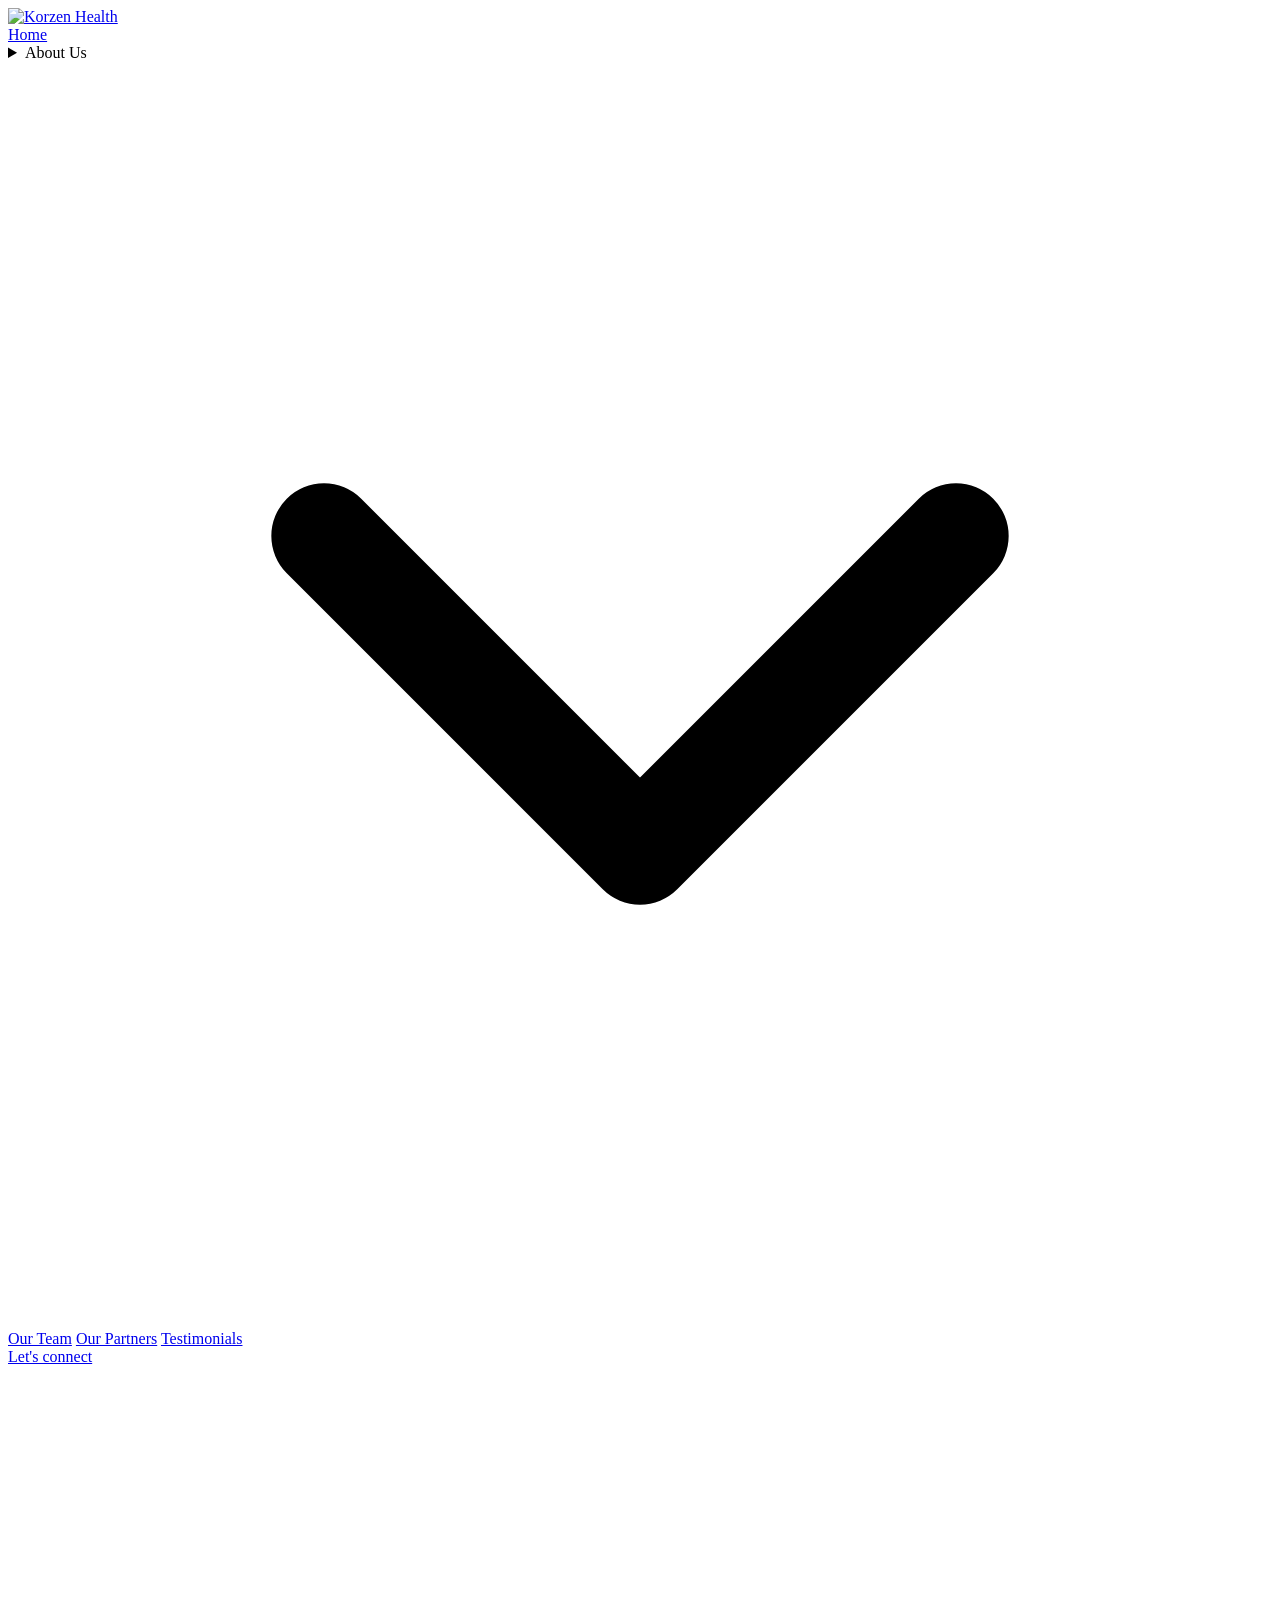
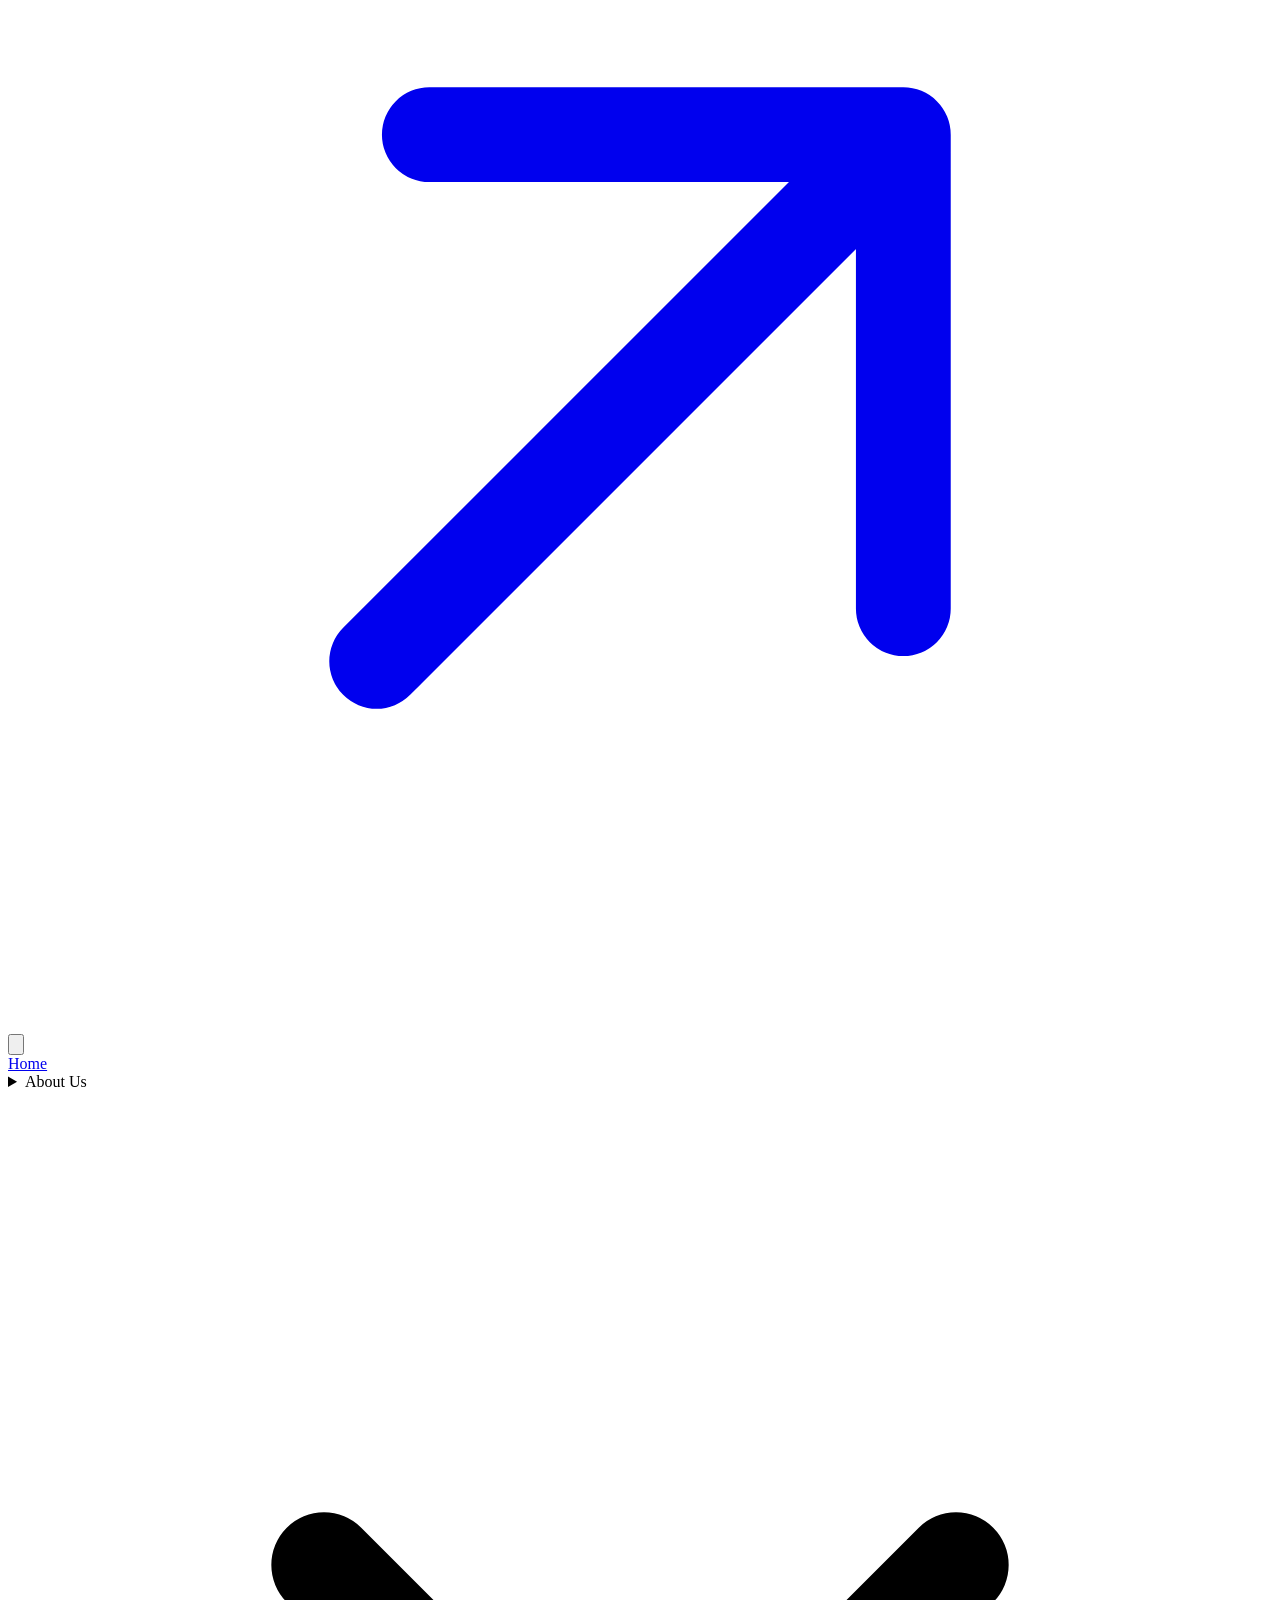
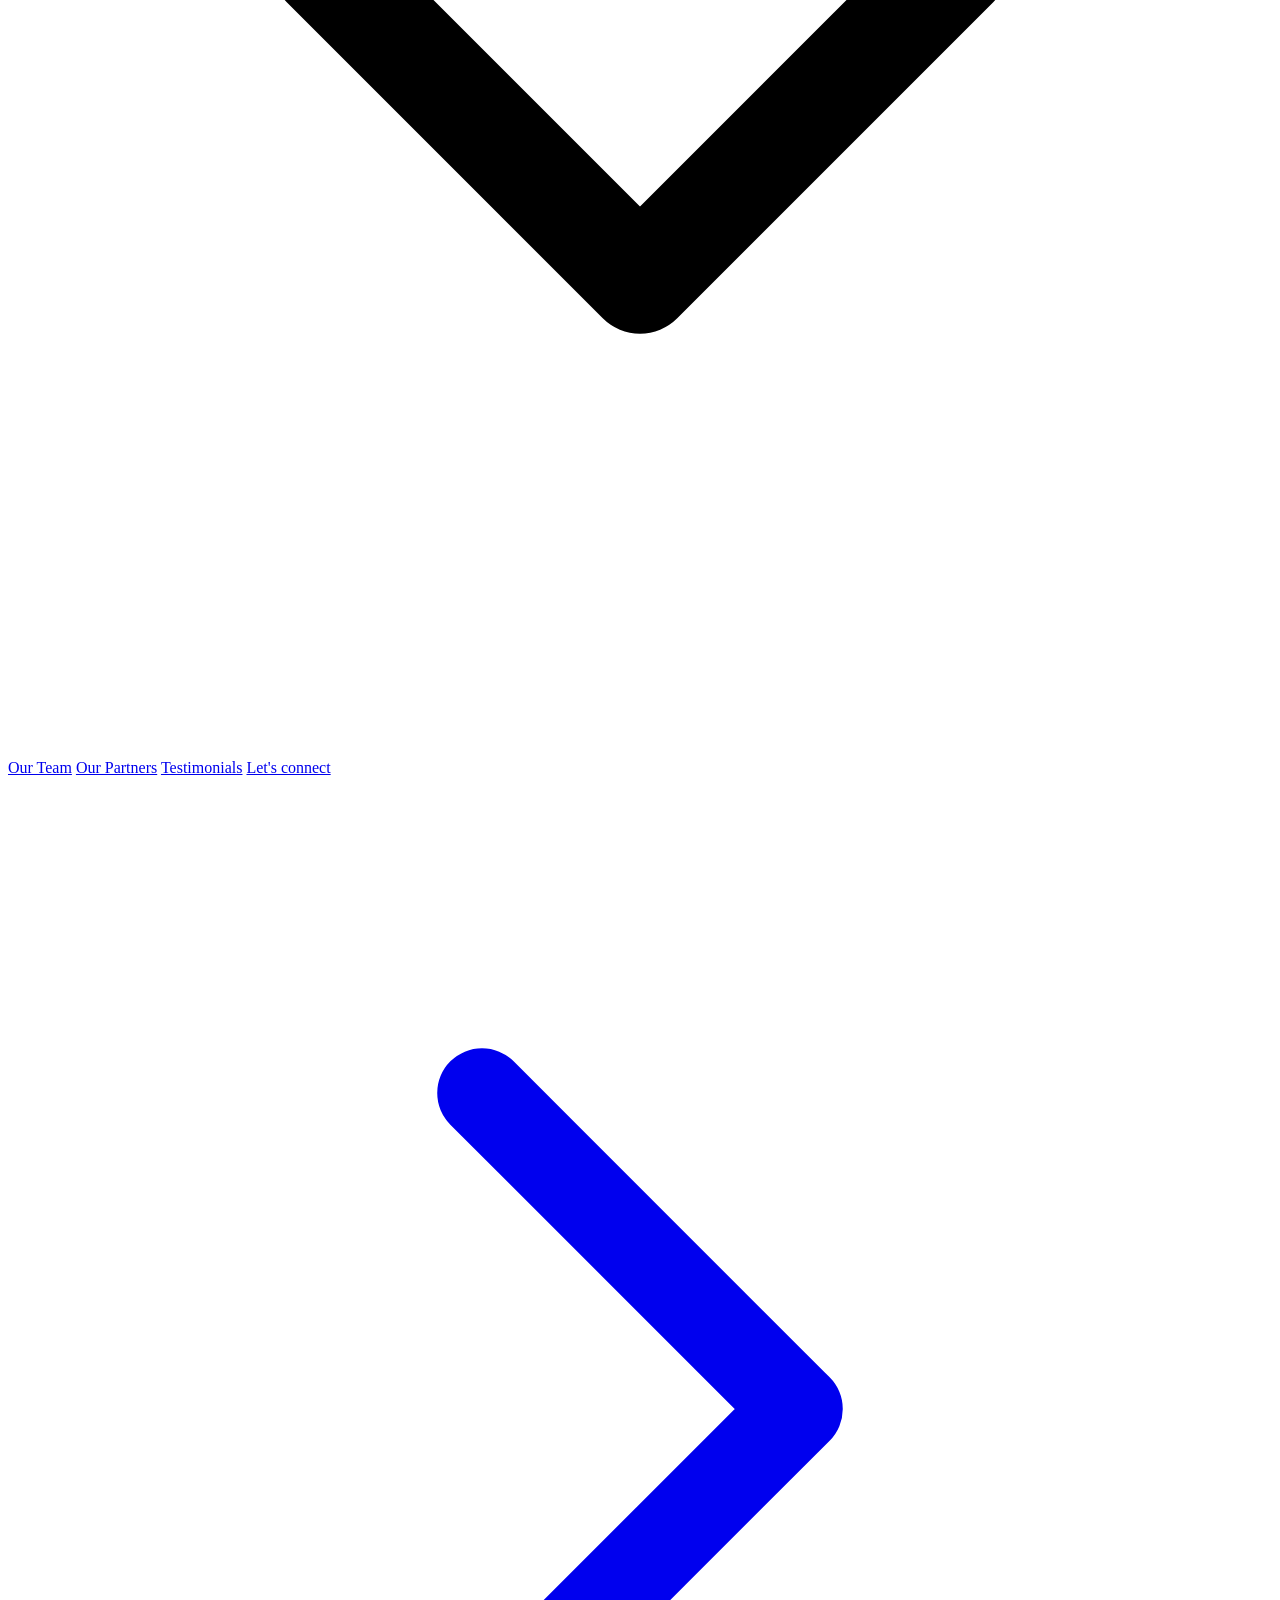
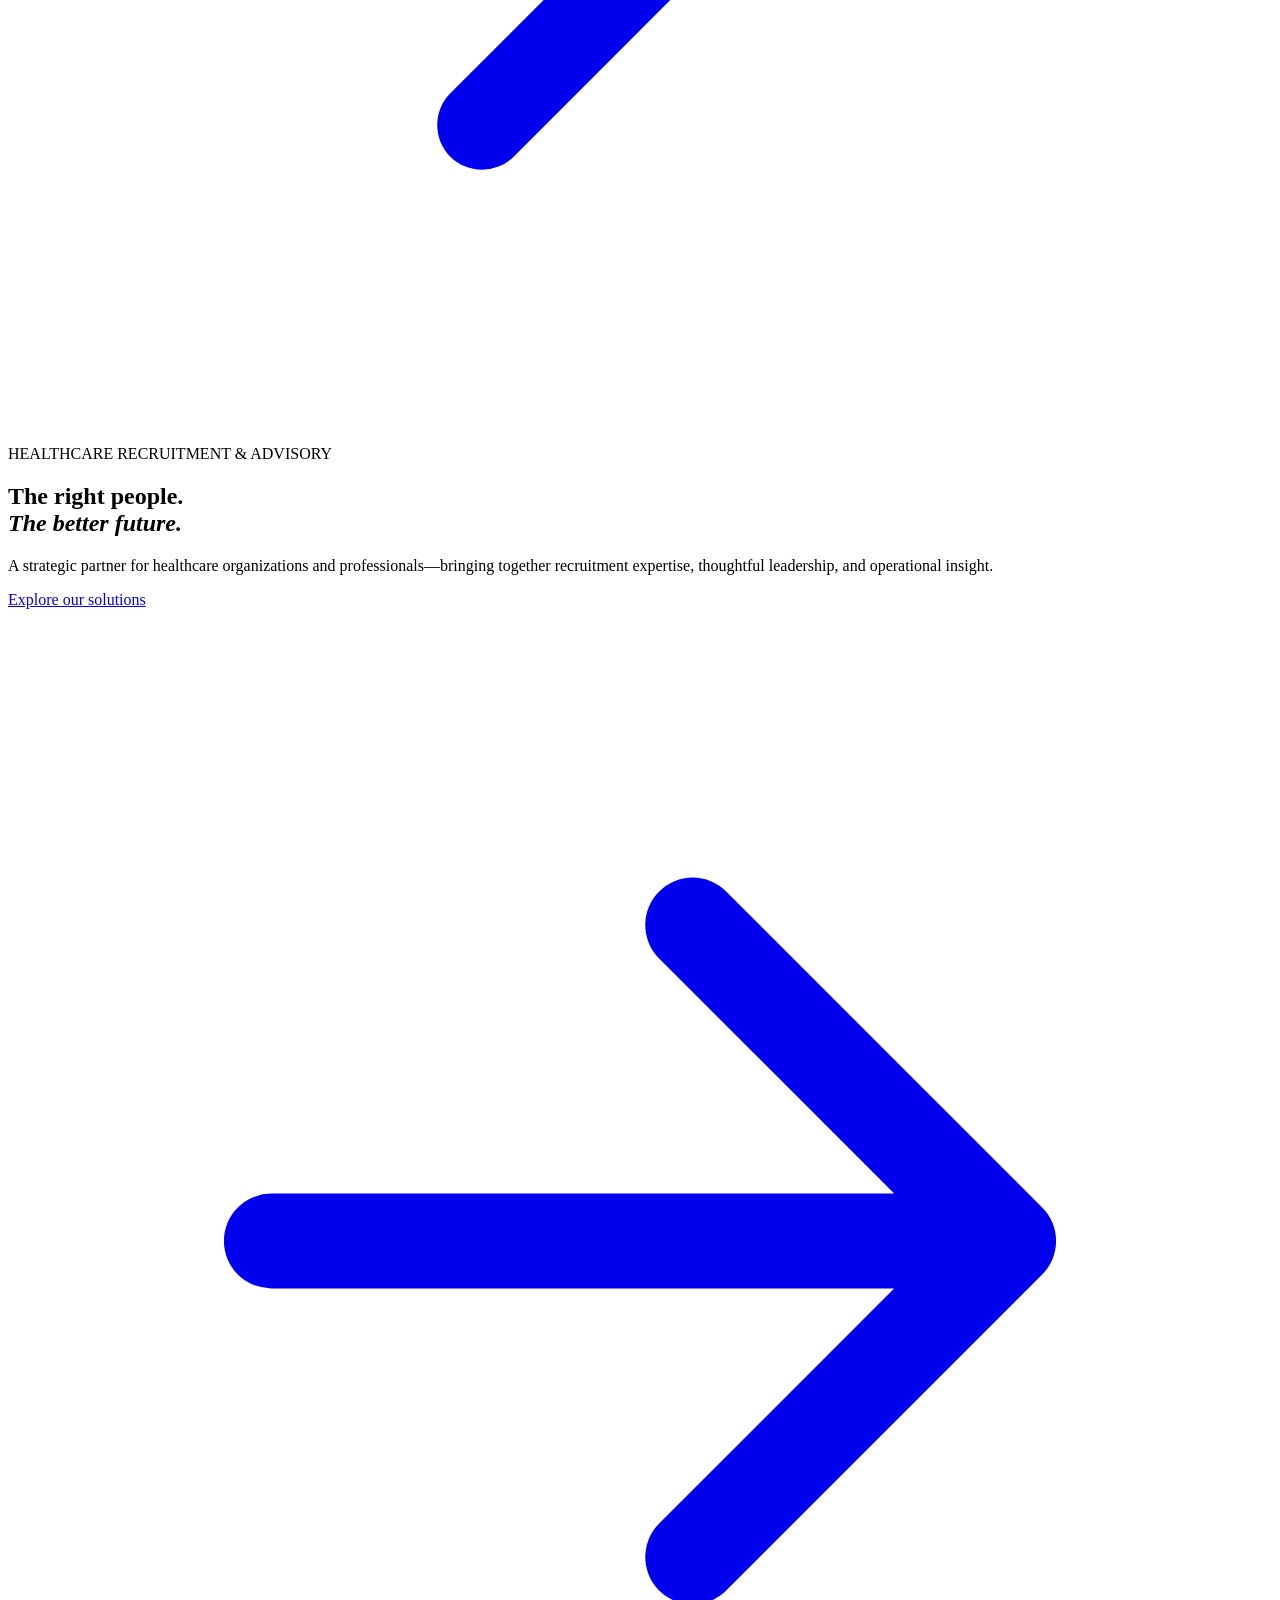
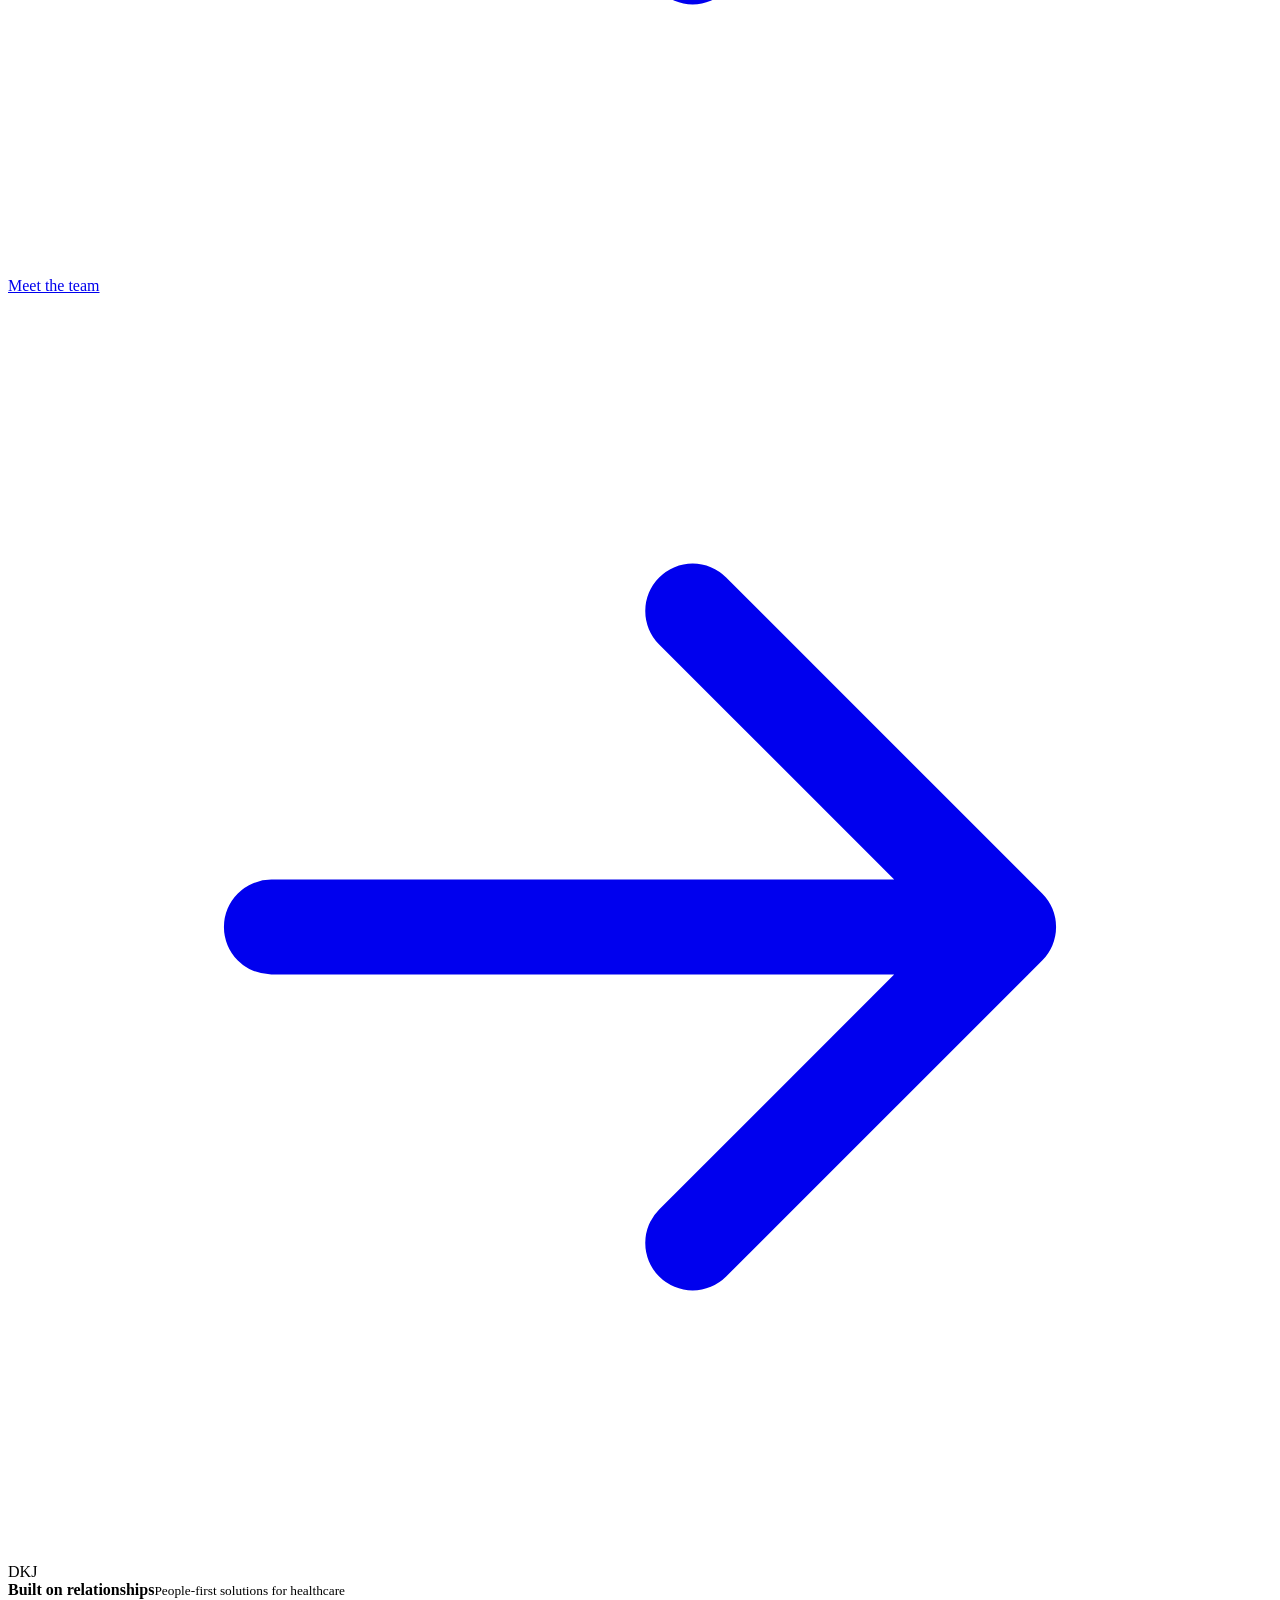
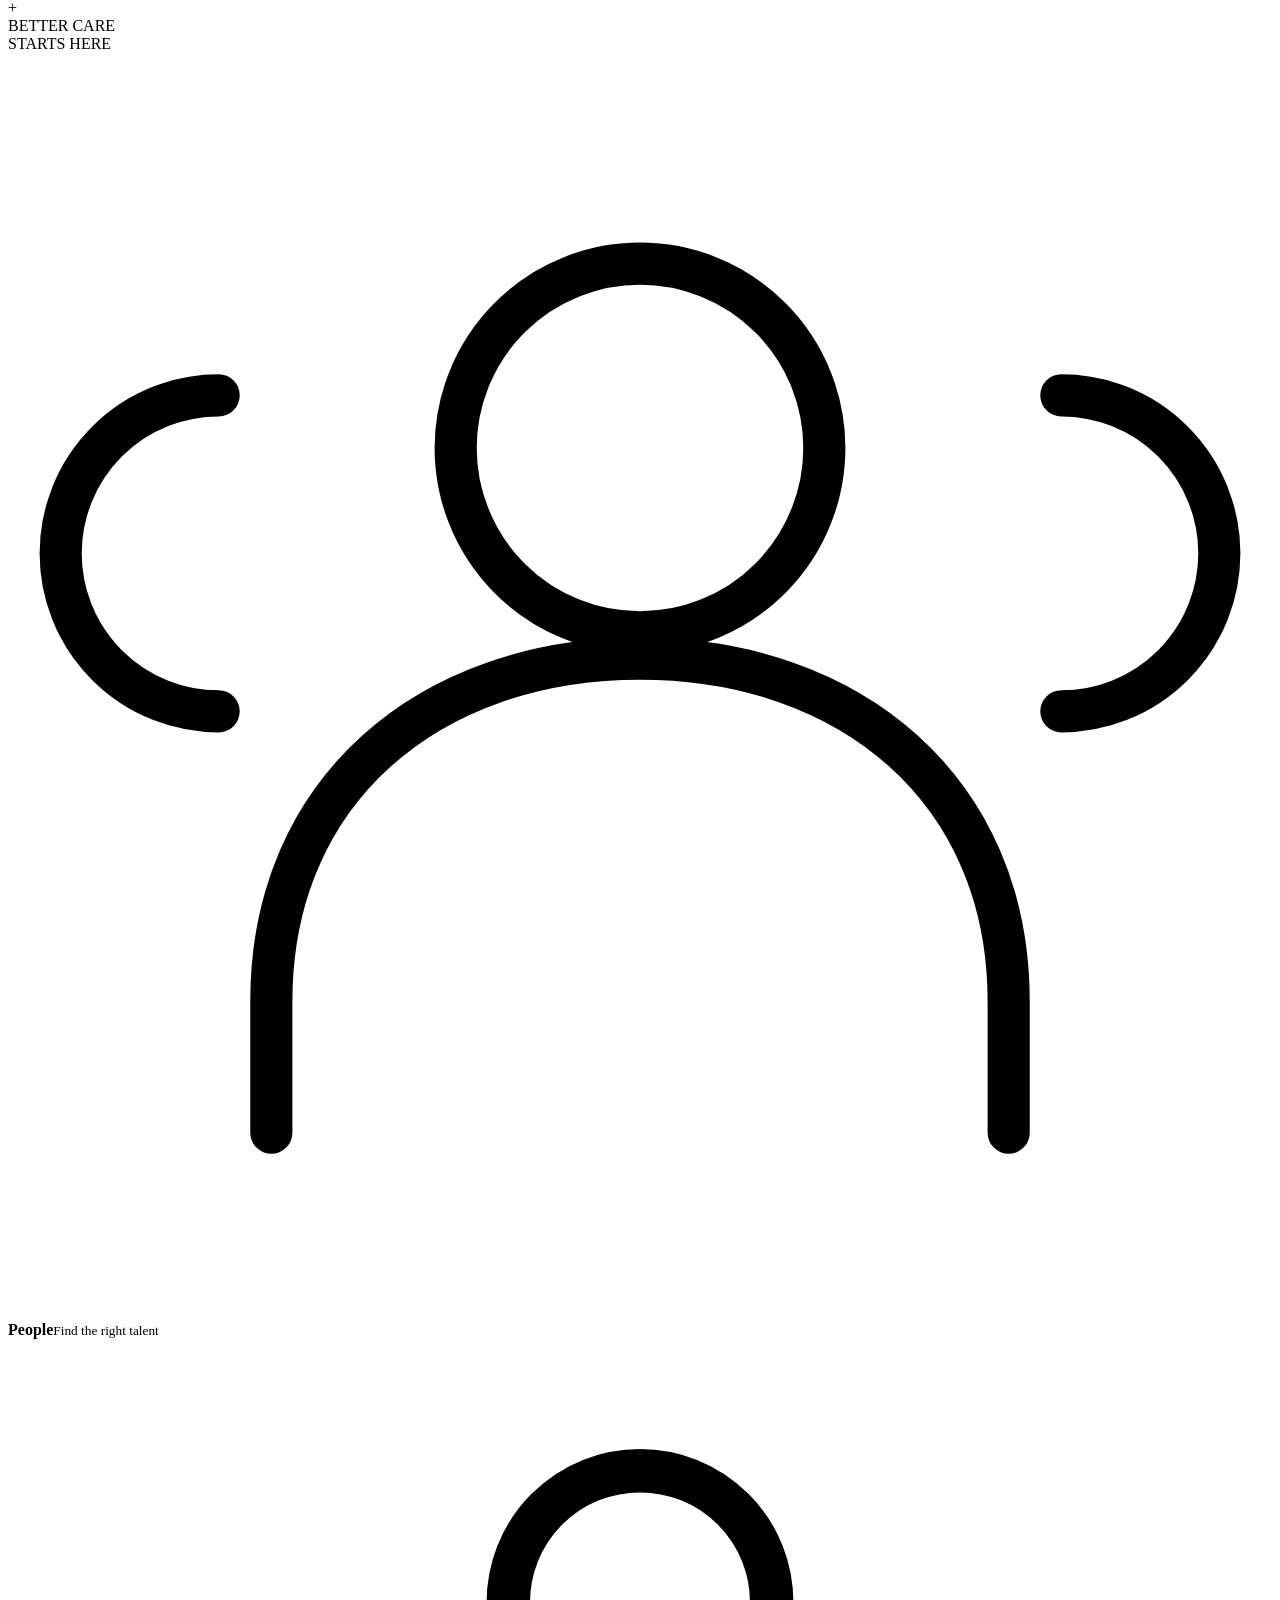
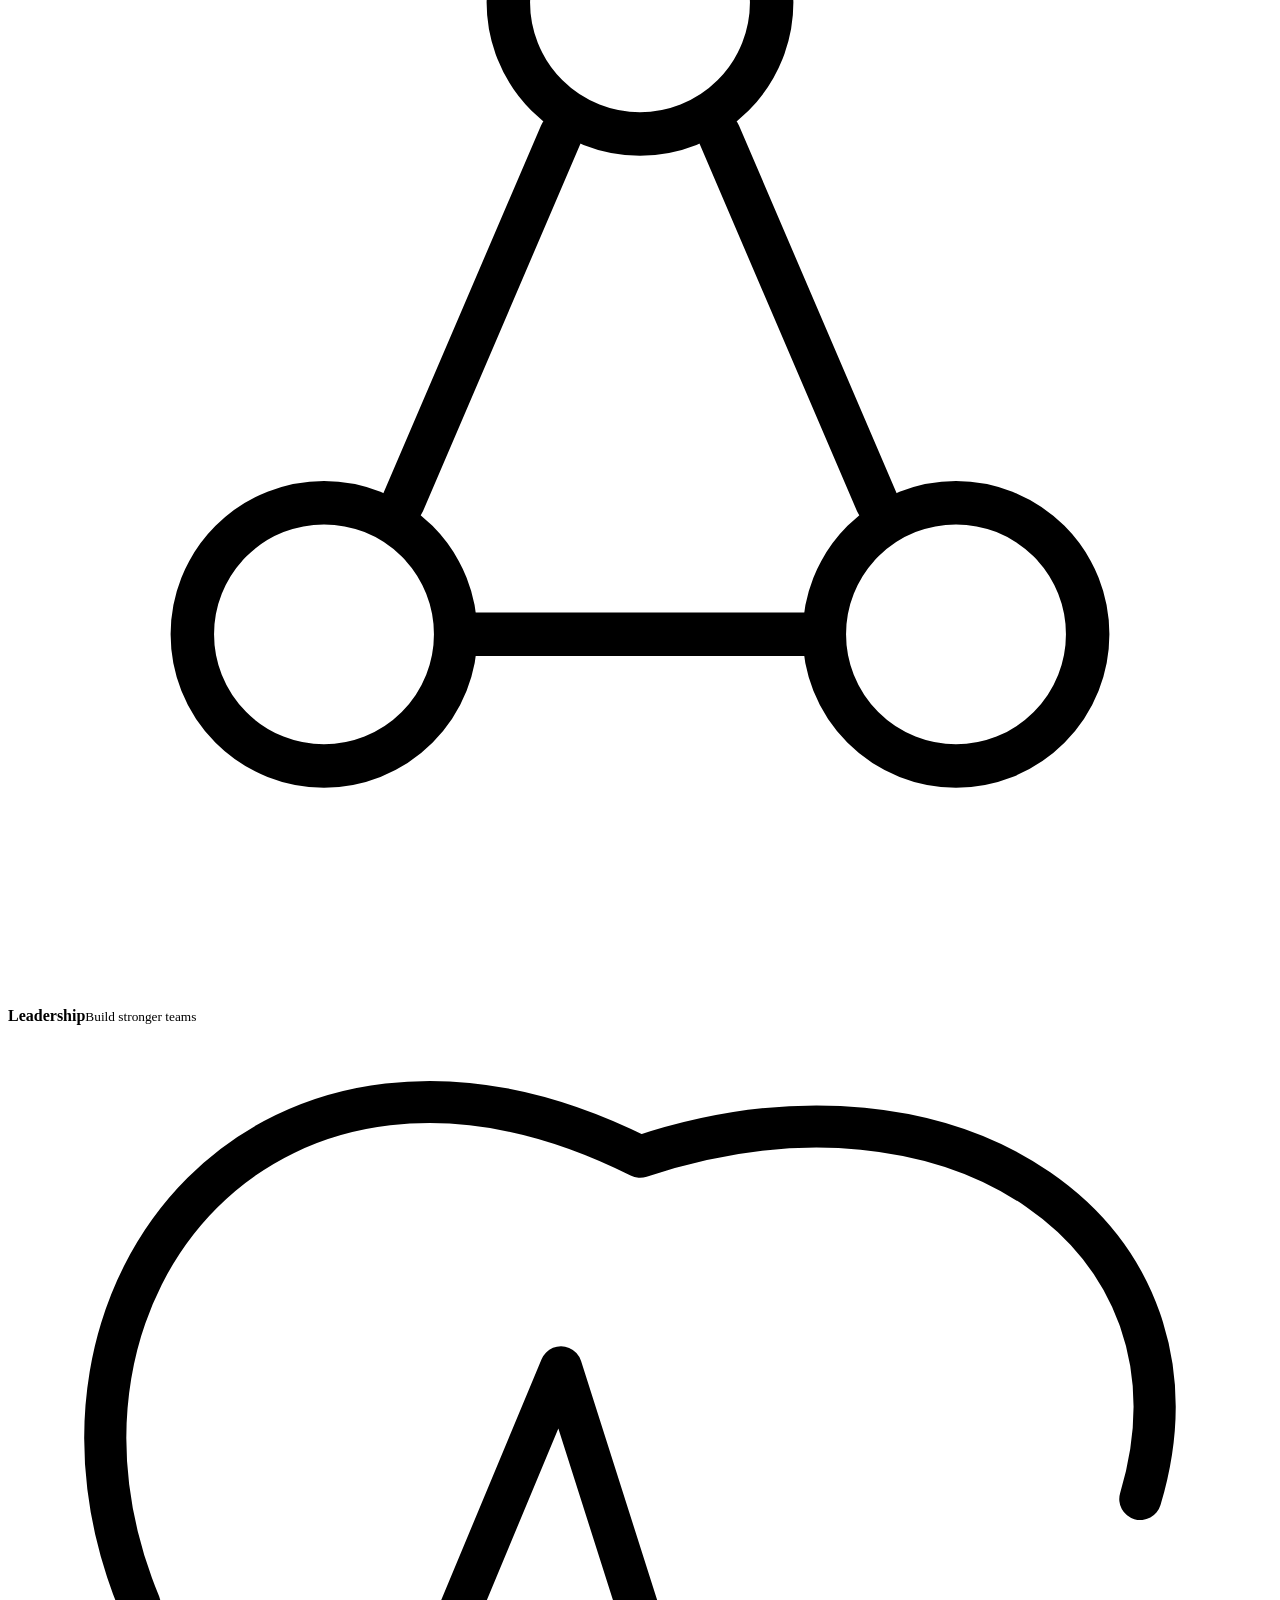
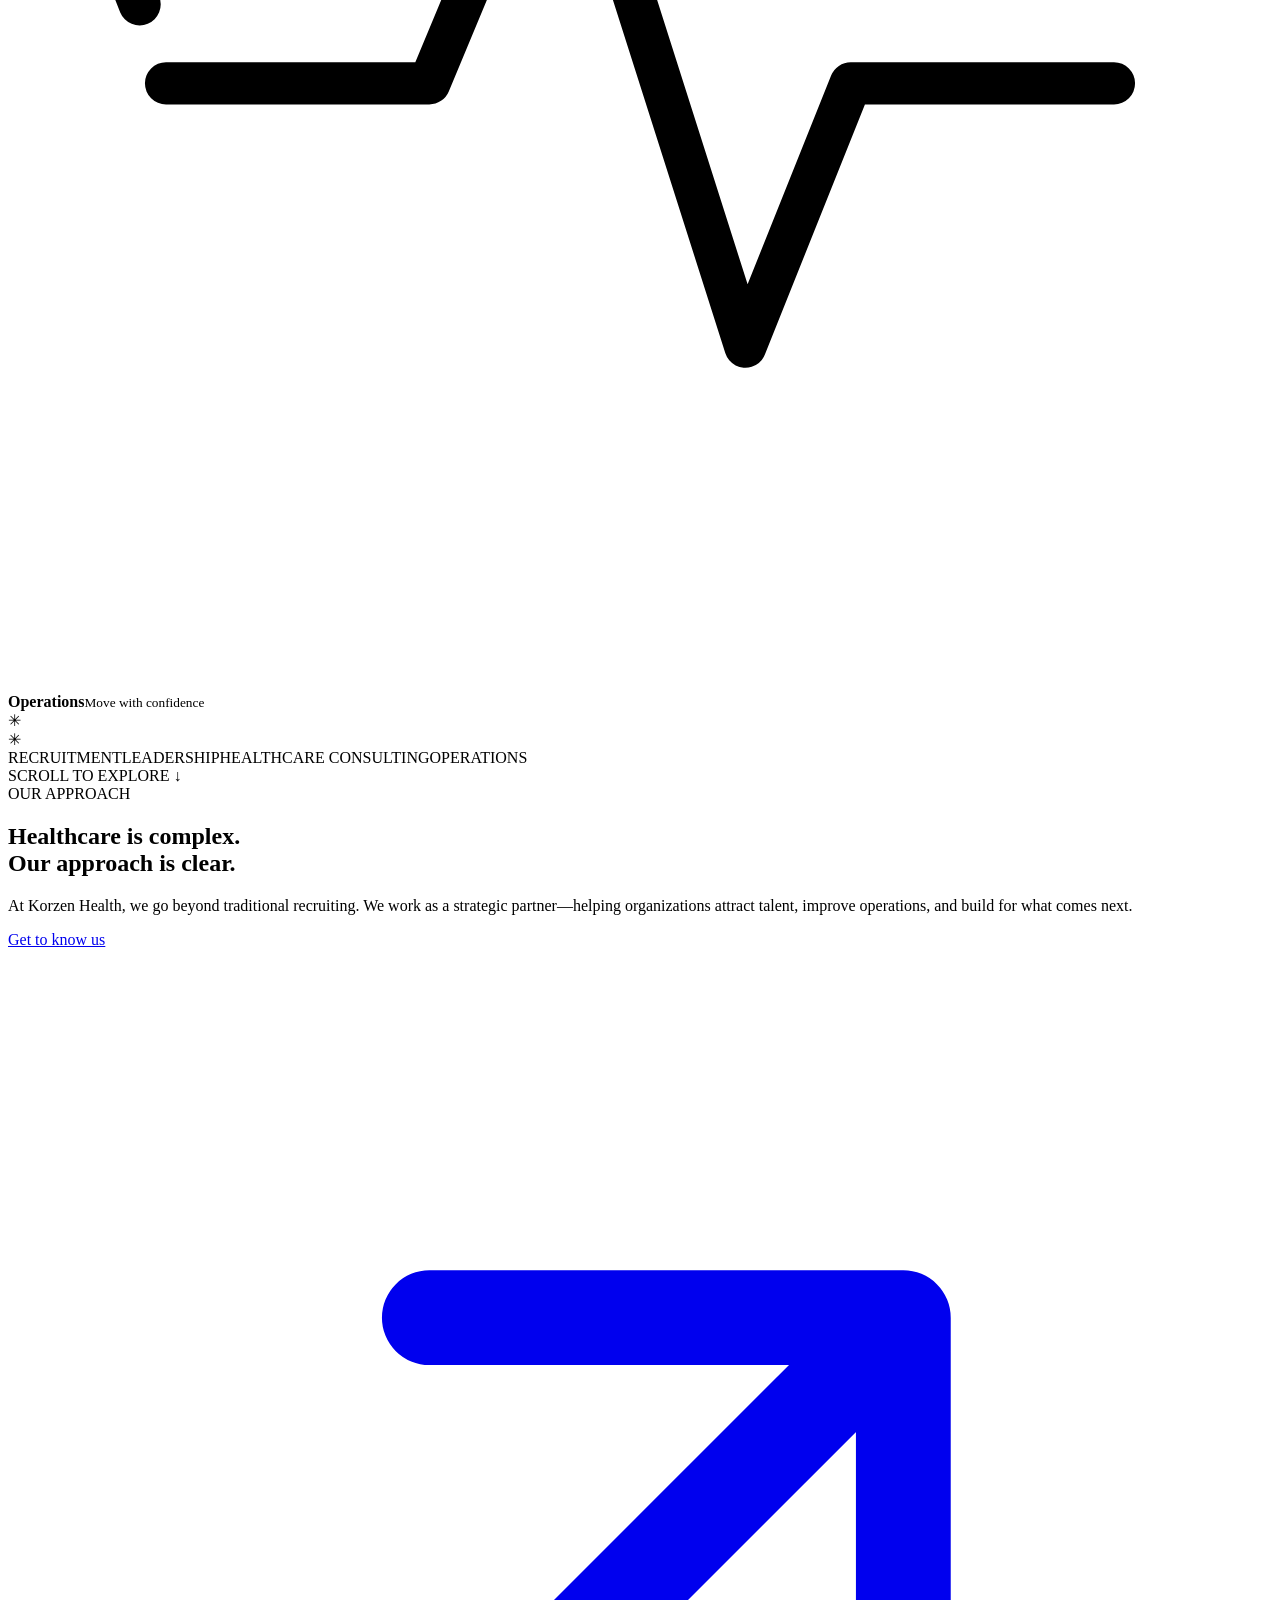
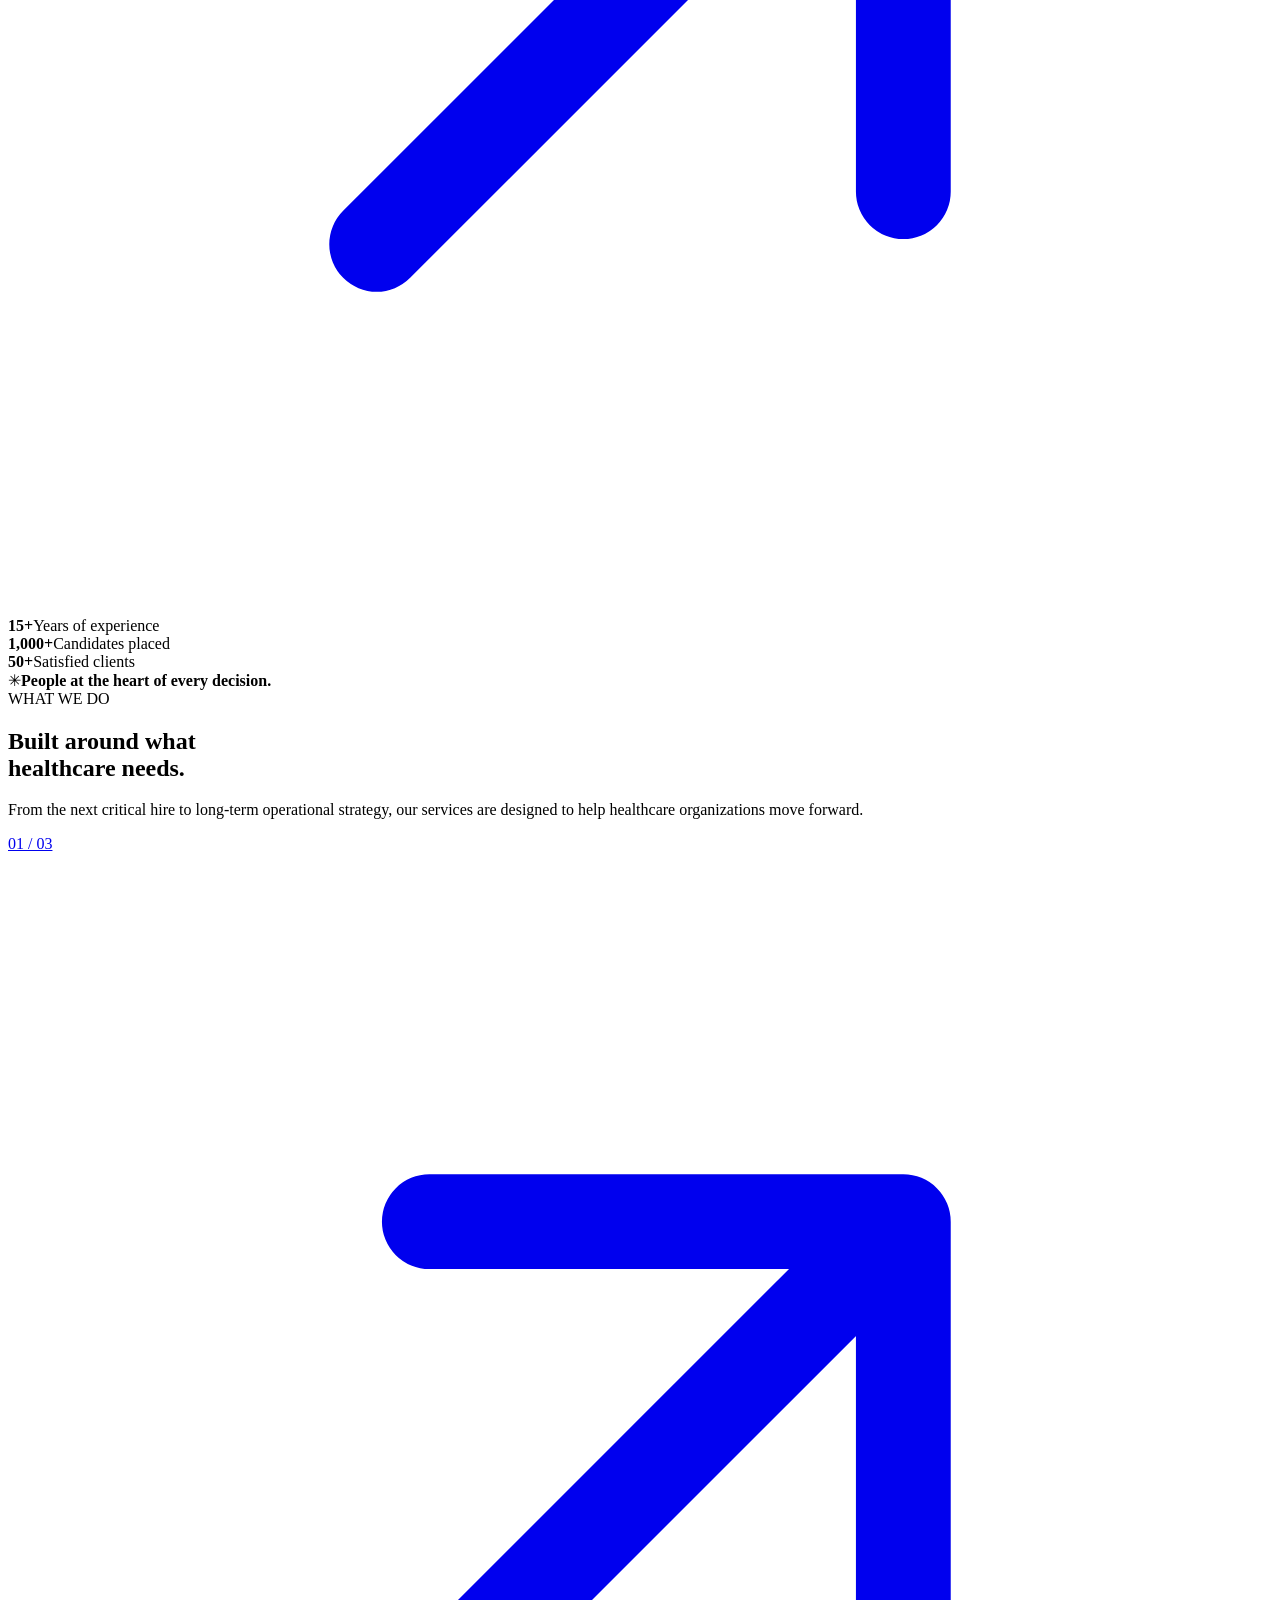
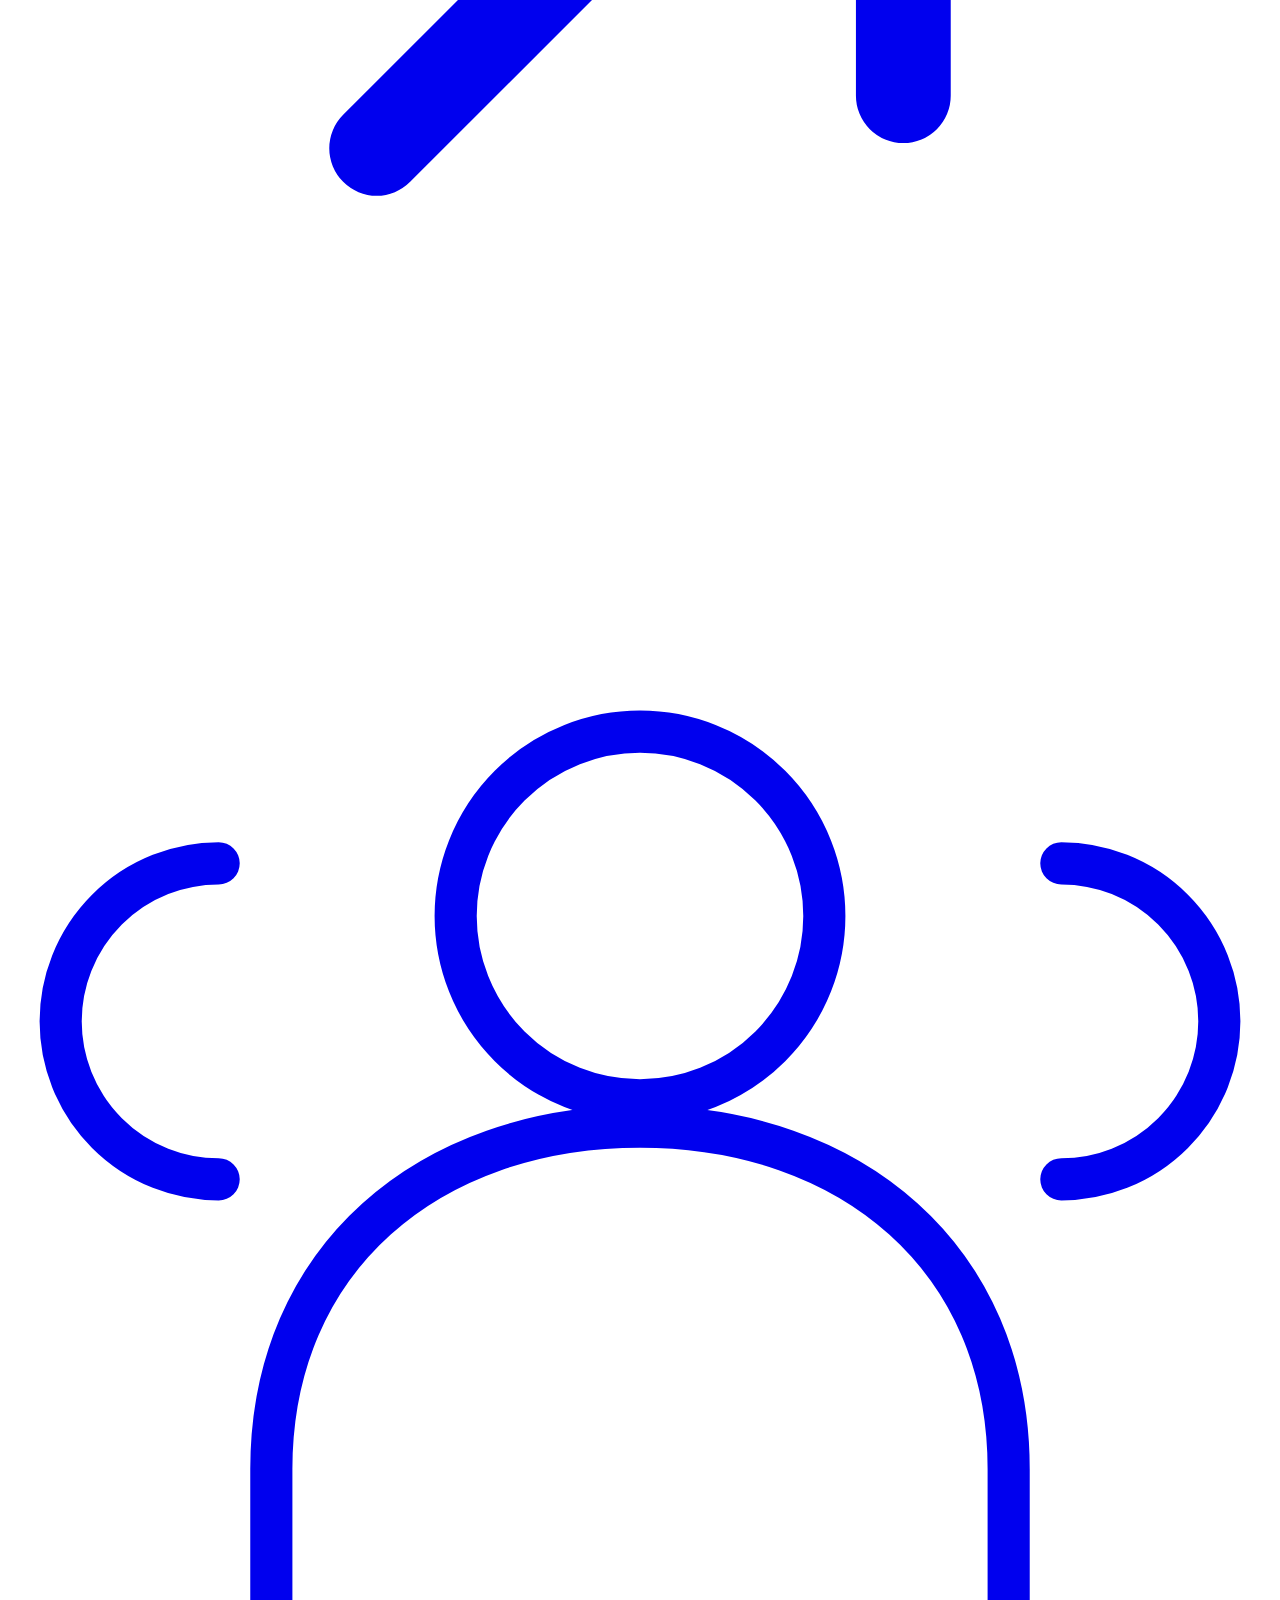
==== index.html @ f8ed4947 "Add files via upload" ====
<!doctype html><html lang="en"><head><meta charset="UTF-8"><meta name="viewport" content="width=device-width, initial-scale=1"><meta name="theme-color" content="#0b203a"><meta name="description" content="Recruitment, leadership, and strategic healthcare operations support."><title>Healthcare Recruitment &amp; Advisory | Korzen Health</title><link rel="icon" type="image/svg+xml" href="assets/favicon.svg"><link rel="preconnect" href="https://fonts.googleapis.com"><link rel="preconnect" href="https://fonts.gstatic.com" crossorigin><link href="https://fonts.googleapis.com/css2?family=DM+Sans:wght@400;500;600;700&family=Manrope:wght@400;500;600;700;800&display=swap" rel="stylesheet"><link rel="stylesheet" href="assets/styles.css"></head><body class="home-page"><header class="site-header" id="site-header"><div class="container header-inner">
 <a class="brand" href="index.html" aria-label="Korzen Health home"><img src="assets/korzen-health-logo.png" alt="Korzen Health"></a>
 <nav class="desktop-nav" aria-label="Primary navigation">
  <a class="nav-link current" href="index.html">Home</a>
  <details class="nav-dropdown"><summary class="nav-link">About Us <svg class="dropdown-chevron" viewBox="0 0 24 24" fill="none" stroke="currentColor" stroke-width="2" stroke-linecap="round" stroke-linejoin="round" aria-hidden="true"><path d="m6 9 6 6 6-6"/></svg></summary><div class="nav-dropdown-panel" role="group" aria-label="About Us pages"><div class="nav-dropdown-label">EXPLORE KORZEN HEALTH</div><a href="leadership-team.html"><span class="dropdown-item-label">Leadership Team<small>Meet the people behind Korzen Health</small></span><svg class="dropdown-arrow" viewBox="0 0 24 24" fill="none" stroke="currentColor" stroke-width="1.7" stroke-linecap="round" stroke-linejoin="round" aria-hidden="true"><path d="m9 6 6 6-6 6"/></svg></a><a href="provider-recruitment.html"><span class="dropdown-item-label">Provider Recruitment<small>Healthcare talent solutions</small></span><svg class="dropdown-arrow" viewBox="0 0 24 24" fill="none" stroke="currentColor" stroke-width="1.7" stroke-linecap="round" stroke-linejoin="round" aria-hidden="true"><path d="m9 6 6 6-6 6"/></svg></a><a href="practice-management.html"><span class="dropdown-item-label">Practice Management<small>Operations and consulting</small></span><svg class="dropdown-arrow" viewBox="0 0 24 24" fill="none" stroke="currentColor" stroke-width="1.7" stroke-linecap="round" stroke-linejoin="round" aria-hidden="true"><path d="m9 6 6 6-6 6"/></svg></a><a href="privacy-policy.html"><span class="dropdown-item-label">Privacy Policy Clause<small>Privacy information</small></span><svg class="dropdown-arrow" viewBox="0 0 24 24" fill="none" stroke="currentColor" stroke-width="1.7" stroke-linecap="round" stroke-linejoin="round" aria-hidden="true"><path d="m9 6 6 6-6 6"/></svg></a></div></details>
  <a class="nav-link" href="leadership-team.html">Our Team</a>
  <a class="nav-link" href="our-partners.html">Our Partners</a>
  <a class="nav-link" href="references.html">Testimonials</a>
  </nav>
 <div class="header-actions"><a class="header-contact" href="contact-us.html">Let's connect <span class="icon icon-sm"><svg viewBox="0 0 24 24" fill="none" stroke="currentColor" stroke-width="1.8" stroke-linecap="round" stroke-linejoin="round" aria-hidden="true"><path d="M7 17 17 7M8 7h9v9"/></svg></span></a><button class="menu-button" id="menu-button" aria-label="Open navigation" aria-controls="mobile-menu" aria-expanded="false"><svg viewBox="0 0 24 24" fill="none" stroke="currentColor" stroke-width="1.8" stroke-linecap="round" stroke-linejoin="round" aria-hidden="true"><path d="M4 7h16M4 12h16M4 17h16"/></svg></button></div>
 </div><div class="mobile-menu" id="mobile-menu"><nav aria-label="Mobile navigation">
   <a class="nav-link current" href="index.html">Home</a>
   <details class="mobile-about"><summary>About Us <svg class="dropdown-chevron" viewBox="0 0 24 24" fill="none" stroke="currentColor" stroke-width="2" stroke-linecap="round" stroke-linejoin="round" aria-hidden="true"><path d="m6 9 6 6 6-6"/></svg></summary><div class="mobile-about-links"><a href="leadership-team.html"><span>Leadership Team</span><svg class="dropdown-arrow" viewBox="0 0 24 24" fill="none" stroke="currentColor" stroke-width="1.7" stroke-linecap="round" stroke-linejoin="round" aria-hidden="true"><path d="m9 6 6 6-6 6"/></svg></a><a href="provider-recruitment.html"><span>Provider Recruitment</span><svg class="dropdown-arrow" viewBox="0 0 24 24" fill="none" stroke="currentColor" stroke-width="1.7" stroke-linecap="round" stroke-linejoin="round" aria-hidden="true"><path d="m9 6 6 6-6 6"/></svg></a><a href="practice-management.html"><span>Practice Management</span><svg class="dropdown-arrow" viewBox="0 0 24 24" fill="none" stroke="currentColor" stroke-width="1.7" stroke-linecap="round" stroke-linejoin="round" aria-hidden="true"><path d="m9 6 6 6-6 6"/></svg></a><a href="privacy-policy.html"><span>Privacy Policy Clause</span><svg class="dropdown-arrow" viewBox="0 0 24 24" fill="none" stroke="currentColor" stroke-width="1.7" stroke-linecap="round" stroke-linejoin="round" aria-hidden="true"><path d="m9 6 6 6-6 6"/></svg></a></div></details>
   <a class="nav-link" href="leadership-team.html">Our Team</a>
   <a class="nav-link" href="our-partners.html">Our Partners</a>
   <a class="nav-link" href="references.html">Testimonials</a>
   <a href="contact-us.html" class="mobile-contact">Let's connect <svg class="dropdown-arrow" viewBox="0 0 24 24" fill="none" stroke="currentColor" stroke-width="1.7" stroke-linecap="round" stroke-linejoin="round" aria-hidden="true"><path d="m9 6 6 6-6 6"/></svg></a>
   </nav></div></header><main id="main"><section class="home-hero"><div class="hero-grain"></div><div class="container hero-layout"><div class="hero-copy" data-reveal>
 <div class="hero-pill"><span class="pulse-dot"></span>HEALTHCARE RECRUITMENT & ADVISORY</div>
 <h1>The right people.<br><em>The better future.</em></h1>
 <p class="hero-description">A strategic partner for healthcare organizations and professionals—bringing together recruitment expertise, thoughtful leadership, and operational insight.</p>
 <div class="hero-buttons"><a class="btn btn-primary" href="#solutions" >Explore our solutions<span class="icon icon-sm"><svg viewBox="0 0 24 24" fill="none" stroke="currentColor" stroke-width="1.8" stroke-linecap="round" stroke-linejoin="round" aria-hidden="true"><path d="M5 12h14M13 6l6 6-6 6"/></svg></span></a><a class="btn btn-outline" href="leadership-team.html" >Meet the team<span class="icon icon-sm"><svg viewBox="0 0 24 24" fill="none" stroke="currentColor" stroke-width="1.8" stroke-linecap="round" stroke-linejoin="round" aria-hidden="true"><path d="M5 12h14M13 6l6 6-6 6"/></svg></span></a></div>
 <div class="hero-proof"><div class="proof-avatars"><span>D</span><span>K</span><span>J</span></div><div><strong>Built on relationships</strong><small>People-first solutions for healthcare</small></div></div></div>
 <div class="hero-visual" aria-label="Conceptual illustration of connected healthcare professionals"><div class="visual-sky"></div><div class="orbit orbit-outer"></div><div class="orbit orbit-mid"></div><div class="orbit orbit-inner"></div><div class="orbit-core"><div class="core-cross">+</div><span>BETTER CARE<br>STARTS HERE</span></div>
 <div class="visual-chip chip-top"><div class="chip-icon"><svg viewBox="0 0 48 48" fill="none" stroke="currentColor" stroke-width="1.6" stroke-linecap="round" stroke-linejoin="round" aria-hidden="true"><circle cx="24" cy="15" r="7"/><path d="M10 41v-5c0-8 6-13 14-13s14 5 14 13v5M8 13a6 6 0 0 0 0 12M40 13a6 6 0 0 1 0 12"/></svg></div><div><strong>People</strong><small>Find the right talent</small></div></div>
 <div class="visual-chip chip-left"><div class="chip-icon"><svg viewBox="0 0 48 48" fill="none" stroke="currentColor" stroke-width="1.65" stroke-linecap="round" stroke-linejoin="round" aria-hidden="true"><circle cx="24" cy="10" r="5"/><circle cx="12" cy="34" r="5"/><circle cx="36" cy="34" r="5"/><path d="m21 15-6 14m12-14 6 14M17 34h14"/></svg></div><div><strong>Leadership</strong><small>Build stronger teams</small></div></div>
 <div class="visual-chip chip-bottom"><div class="chip-icon"><svg viewBox="0 0 48 48" fill="none" stroke="currentColor" stroke-width="1.6" stroke-linecap="round" stroke-linejoin="round" aria-hidden="true"><path d="M6 25h10l5-12 7 22 4-10h10"/><path d="M24 5c-14-7-24 5-19 17m38-4C46 8 36 1 24 5"/></svg></div><div><strong>Operations</strong><small>Move with confidence</small></div></div>
 <div class="sparkle sparkle-one">✳</div><div class="sparkle sparkle-two">✳</div></div></div>
 <div class="hero-bottom-bar"><div class="container"><span>RECRUITMENT</span><i></i><span>LEADERSHIP</span><i></i><span>HEALTHCARE CONSULTING</span><i></i><span>OPERATIONS</span><div class="scroll-hint">SCROLL TO EXPLORE ↓</div></div></div></section>

<section class="section intro-section"><div class="container intro-grid"><div data-reveal><div class="section-eyebrow "><span class="eyebrow-line"></span>OUR APPROACH</div><h2 class="display-h2">Healthcare is complex.<br><span>Our approach is clear.</span></h2></div><div class="intro-right" data-reveal><p>At Korzen Health, we go beyond traditional recruiting. We work as a strategic partner—helping organizations attract talent, improve operations, and build for what comes next.</p><a class="text-link dark" href="leadership-team.html">Get to know us <span class="icon icon-sm"><svg viewBox="0 0 24 24" fill="none" stroke="currentColor" stroke-width="1.8" stroke-linecap="round" stroke-linejoin="round" aria-hidden="true"><path d="M7 17 17 7M8 7h9v9"/></svg></span></a></div></div>
<div class="container stat-grid"><div class="stat" data-reveal><strong>15<span>+</span></strong><span>Years of experience</span></div><div class="stat" data-reveal><strong>1,000<span>+</span></strong><span>Candidates placed</span></div><div class="stat" data-reveal><strong>50<span>+</span></strong><span>Satisfied clients</span></div><div class="stat-statment" data-reveal><span class="stat-mark">✳</span><strong>People at the heart of every decision.</strong></div></div></section>

<section class="section solutions-section" id="solutions"><div class="container"><div class="section-header" data-reveal><div><div class="section-eyebrow light"><span class="eyebrow-line"></span>WHAT WE DO</div><h2 class="display-h2 on-dark">Built around what<br><span>healthcare needs.</span></h2></div><p>From the next critical hire to long-term operational strategy, our services are designed to help healthcare organizations move forward.</p></div>
<div class="solutions-grid"><a class="solution-card" href="provider-recruitment.html" data-reveal><div class="solution-top"><span class="service-number">01 / 03</span><span class="service-arrow"><svg viewBox="0 0 24 24" fill="none" stroke="currentColor" stroke-width="1.8" stroke-linecap="round" stroke-linejoin="round" aria-hidden="true"><path d="M7 17 17 7M8 7h9v9"/></svg></span></div><div class="solution-art art-1"><svg viewBox="0 0 48 48" fill="none" stroke="currentColor" stroke-width="1.6" stroke-linecap="round" stroke-linejoin="round" aria-hidden="true"><circle cx="24" cy="15" r="7"/><path d="M10 41v-5c0-8 6-13 14-13s14 5 14 13v5M8 13a6 6 0 0 0 0 12M40 13a6 6 0 0 1 0 12"/></svg></div><div class="solution-bottom"><h3>Physician Recruitment</h3><p>Connecting healthcare organizations with qualified physicians through full-cycle recruitment.</p></div></a><a class="solution-card" href="practice-management.html" data-reveal><div class="solution-top"><span class="service-number">02 / 03</span><span class="service-arrow"><svg viewBox="0 0 24 24" fill="none" stroke="currentColor" stroke-width="1.8" stroke-linecap="round" stroke-linejoin="round" aria-hidden="true"><path d="M7 17 17 7M8 7h9v9"/></svg></span></div><div class="solution-art art-2"><svg viewBox="0 0 48 48" fill="none" stroke="currentColor" stroke-width="1.65" stroke-linecap="round" stroke-linejoin="round" aria-hidden="true"><circle cx="24" cy="10" r="5"/><circle cx="12" cy="34" r="5"/><circle cx="36" cy="34" r="5"/><path d="m21 15-6 14m12-14 6 14M17 34h14"/></svg></div><div class="solution-bottom"><h3>Healthcare Operations</h3><p>Improving operational efficiency, quality of care, and the performance of healthcare teams.</p></div></a><a class="solution-card" href="leadership-team.html" data-reveal><div class="solution-top"><span class="service-number">03 / 03</span><span class="service-arrow"><svg viewBox="0 0 24 24" fill="none" stroke="currentColor" stroke-width="1.8" stroke-linecap="round" stroke-linejoin="round" aria-hidden="true"><path d="M7 17 17 7M8 7h9v9"/></svg></span></div><div class="solution-art art-3"><svg viewBox="0 0 48 48" fill="none" stroke="currentColor" stroke-width="1.6" stroke-linecap="round" stroke-linejoin="round" aria-hidden="true"><path d="M6 25h10l5-12 7 22 4-10h10"/><path d="M24 5c-14-7-24 5-19 17m38-4C46 8 36 1 24 5"/></svg></div><div class="solution-bottom"><h3>Leadership Development</h3><p>Supporting the next generation of clinical and administrative healthcare leaders.</p></div></a></div></div></section><section class="section expertise-section"><div class="container"><div class="split-section-header" data-reveal><div><div class="section-eyebrow "><span class="eyebrow-line"></span>OUR CAPABILITIES</div><h2 class="display-h2">More than a search.<br><span>A complete perspective.</span></h2></div><p>Our work spans the people, plans, and processes that shape stronger healthcare organizations.</p></div><div class="expertise-grid"><div class="expertise-item" data-reveal><span class="exp-number">01</span><div><h3>Hospital / Physician Alignment</h3><p>Strategic alignment models to improve collaboration, performance, and long-term partnership success.</p></div><span class="exp-plus"><svg viewBox="0 0 24 24" fill="none" stroke="currentColor" stroke-width="1.8" stroke-linecap="round" stroke-linejoin="round" aria-hidden="true"><path d="M12 4v16M4 12h16"/></svg></span></div><div class="expertise-item" data-reveal><span class="exp-number">02</span><div><h3>Community Needs Assessment</h3><p>Data-driven analysis to identify specialty gaps and future healthcare demand.</p></div><span class="exp-plus"><svg viewBox="0 0 24 24" fill="none" stroke="currentColor" stroke-width="1.8" stroke-linecap="round" stroke-linejoin="round" aria-hidden="true"><path d="M12 4v16M4 12h16"/></svg></span></div><div class="expertise-item" data-reveal><span class="exp-number">03</span><div><h3>Staff Development Planning</h3><p>Workforce planning and training strategies to support sustainable growth.</p></div><span class="exp-plus"><svg viewBox="0 0 24 24" fill="none" stroke="currentColor" stroke-width="1.8" stroke-linecap="round" stroke-linejoin="round" aria-hidden="true"><path d="M12 4v16M4 12h16"/></svg></span></div><div class="expertise-item" data-reveal><span class="exp-number">04</span><div><h3>Market Compensation Analysis</h3><p>Competitive compensation benchmarking to attract and retain top talent.</p></div><span class="exp-plus"><svg viewBox="0 0 24 24" fill="none" stroke="currentColor" stroke-width="1.8" stroke-linecap="round" stroke-linejoin="round" aria-hidden="true"><path d="M12 4v16M4 12h16"/></svg></span></div><div class="expertise-item" data-reveal><span class="exp-number">05</span><div><h3>Physician Recruitment</h3><p>Full-cycle recruitment services connecting organizations with qualified physicians.</p></div><span class="exp-plus"><svg viewBox="0 0 24 24" fill="none" stroke="currentColor" stroke-width="1.8" stroke-linecap="round" stroke-linejoin="round" aria-hidden="true"><path d="M12 4v16M4 12h16"/></svg></span></div><div class="expertise-item" data-reveal><span class="exp-number">06</span><div><h3>Mergers &amp; Acquisitions</h3><p>Advisory support for practice integration, expansion, and transition planning.</p></div><span class="exp-plus"><svg viewBox="0 0 24 24" fill="none" stroke="currentColor" stroke-width="1.8" stroke-linecap="round" stroke-linejoin="round" aria-hidden="true"><path d="M12 4v16M4 12h16"/></svg></span></div></div></div></section><section class="section team-feature"><div class="container feature-grid"><div class="feature-copy" data-reveal><div class="section-eyebrow "><span class="eyebrow-line"></span>THE PEOPLE BEHIND THE WORK</div><h2 class="display-h2">Experienced minds.<br><span>Shared purpose.</span></h2><p>Healthcare expertise is only as valuable as the people putting it to work. Meet the leaders bringing thoughtful perspective to every relationship.</p><a class="btn btn-primary" href="leadership-team.html" >Meet our leadership<span class="icon icon-sm"><svg viewBox="0 0 24 24" fill="none" stroke="currentColor" stroke-width="1.8" stroke-linecap="round" stroke-linejoin="round" aria-hidden="true"><path d="M5 12h14M13 6l6 6-6 6"/></svg></span></a></div><div class="feature-portraits" data-reveal><div class="feature-portrait portrait-0"><img src="https://img1.wsimg.com/isteam/ip/00e562b4-93a1-4112-a695-c5bff3914c0b/Damian_Pic.JPG/:/cr=t:9.43%25,l:0%25,w:100%25,h:74.78%25/rs=w:365,h:365,cg:true" alt="Damian Grzywacz, MHA" loading="lazy" onload="this.classList.add('loaded')" onerror="this.style.display='none'"><div><b>Damian Grzywacz, MHA</b><span>Founder &amp; CEO</span></div></div><div class="feature-portrait portrait-2"><img src="https://img1.wsimg.com/isteam/ip/00e562b4-93a1-4112-a695-c5bff3914c0b/j2.jpg/:/cr=t:0.44%25,l:0%25,w:100%25,h:72.33%25/rs=w:365,h:365,cg:true" alt="Jerry Kaminski, MPH" loading="lazy" onload="this.classList.add('loaded')" onerror="this.style.display='none'"><div><b>Jerry Kaminski, MPH</b><span>Director of Development</span></div></div><div class="feature-portrait portrait-3"><img src="https://img1.wsimg.com/isteam/ip/00e562b4-93a1-4112-a695-c5bff3914c0b/kasia07.jpg/:/cr=t:0%25,l:0%25,w:100%25,h:65.91%25/rs=w:365,h:365,cg:true" alt="Kasia Chwesik, MSW" loading="lazy" onload="this.classList.add('loaded')" onerror="this.style.display='none'"><div><b>Kasia Chwesik, MSW</b><span>Director Recruitment Services</span></div></div></div></div></section><section class="section preview-partners"><div class="container"><div class="section-header inline" data-reveal><div><div class="section-eyebrow "><span class="eyebrow-line"></span>PARTNERSHIPS THAT MATTER</div><h2 class="display-h2">Better, together.</h2></div><a class="text-link dark" href="our-partners.html">Meet all our partners <span class="icon icon-sm"><svg viewBox="0 0 24 24" fill="none" stroke="currentColor" stroke-width="1.8" stroke-linecap="round" stroke-linejoin="round" aria-hidden="true"><path d="M7 17 17 7M8 7h9v9"/></svg></span></a></div><div class="partner-mini-row" data-reveal><div class="partner-mini"><span>Physician Leaders for Today</span><img loading="lazy" src="https://korzenhealth.com/wp-content/uploads/plft.png" alt="Physician Leaders for Today logo" onload="this.classList.add('loaded')" onerror="this.style.display='none'"></div><div class="partner-mini"><span>Tourish Leadership</span><img loading="lazy" src="https://korzenhealth.com/wp-content/uploads/tourishcare.JPG" alt="Tourish Leadership logo" onload="this.classList.add('loaded')" onerror="this.style.display='none'"></div><div class="partner-mini"><span>Syncoro Health</span><img loading="lazy" src="https://korzenhealth.com/wp-content/uploads/syncorohealth.jpg" alt="Syncoro Health logo" onload="this.classList.add('loaded')" onerror="this.style.display='none'"></div><div class="partner-mini"><span>ES Healthcare Consulting</span><img loading="lazy" src="https://korzenhealth.com/wp-content/uploads/eshealthcareconsulting.png" alt="ES Healthcare Consulting logo" onload="this.classList.add('loaded')" onerror="this.style.display='none'"></div><div class="partner-mini"><span>Revive</span><img loading="lazy" src="https://korzenhealth.com/wp-content/uploads/revivetelehealth.png" alt="Revive logo" onload="this.classList.add('loaded')" onerror="this.style.display='none'"></div><div class="partner-mini"><span>Placement Preceptor</span><img loading="lazy" src="assets/placement-preceptor-logo.jpg" alt="Placement Preceptor logo" onload="this.classList.add('loaded');this.parentElement.classList.add('loaded')" onload="this.classList.add('loaded')" onerror="this.style.display='none'"></div></div></div></section><section class="section spotlight-testimonial"><div class="container spotlight-layout"><div data-reveal><div class="section-eyebrow light"><span class="eyebrow-line"></span>WORDS THAT MATTER</div><h2 class="display-h2 on-dark">Built on trust.<br><span>Measured in relationships.</span></h2><a class="text-link light-link" href="references.html">More client stories <span class="icon icon-sm"><svg viewBox="0 0 24 24" fill="none" stroke="currentColor" stroke-width="1.8" stroke-linecap="round" stroke-linejoin="round" aria-hidden="true"><path d="M7 17 17 7M8 7h9v9"/></svg></span></a></div><blockquote data-reveal><div class="huge-quote">“</div><p>“Korzen Health was an integral part of my career transition, and I give them my highest recommendation to other potential clients.”</p><footer><strong>Paula Habib, MD</strong><span>Chief Medical Officer Americas at Sirtex Medical Limited</span></footer></blockquote></div></section><section class="executive-inquiry" id="connect" aria-labelledby="executive-inquiry-heading">
 <div class="container executive-inquiry-grid">
  <div class="executive-inquiry-copy" data-reveal>
   <div class="executive-eyebrow"><span class="executive-eyebrow-dot"></span>LET'S BUILD SOMETHING BETTER</div>
   <h2 id="executive-inquiry-heading">Executives for the<br><em>healthcare industry.</em></h2>
   <p class="executive-lead">People-first recruitment, leadership expertise and practice support for organizations ready to move forward.</p>
   <div class="executive-services" aria-label="Our expertise">
    <div><span class="service-check">✓</span> Provider Recruitment</div>
    <div><span class="service-check">✓</span> Leadership Development</div>
    <div><span class="service-check">✓</span> Practice Management</div>
   </div>
   <div class="executive-contact-note"><span class="contact-note-icon">✳</span><span>Have a question? <a href="contact-us.html">View our contact details <span aria-hidden="true">↗</span></a></span></div>
  </div>
  <div class="executive-form-panel" data-reveal>
   <div class="executive-form-top"><span class="form-overline">START A CONVERSATION</span><h3>How can we help?</h3><p>Tell us a little about what you need and we'll point you in the right direction.</p></div>
   <div class="inquiry-tabs" role="group" aria-label="Inquiry type">
    <button type="button" class="inquiry-tab active" data-inquiry="hire" aria-pressed="true">I'm looking to hire</button>
    <button type="button" class="inquiry-tab" data-inquiry="job" aria-pressed="false">I'm looking for a job</button>
   </div>
   <form id="home-inquiry-form" class="home-inquiry-form" data-inquiry-type="hire">
    <div class="inquiry-field"><label for="inquiry-name">Name <span aria-hidden="true">*</span></label><input id="inquiry-name" name="name" type="text" autocomplete="name" placeholder="Enter your full name" required></div>
    <div class="inquiry-field"><label id="inquiry-company-label" for="inquiry-company">Company <span aria-hidden="true">*</span></label><input id="inquiry-company" name="company" type="text" autocomplete="organization" placeholder="Your company name" required></div>
    <div class="inquiry-field-row">
     <div class="inquiry-field"><label for="inquiry-email">Email <span aria-hidden="true">*</span></label><input id="inquiry-email" name="email" type="email" autocomplete="email" placeholder="email@example.com" required></div>
     <div class="inquiry-field"><label for="inquiry-phone">Phone <span aria-hidden="true">*</span></label><input id="inquiry-phone" name="phone" type="tel" autocomplete="tel" placeholder="(555) 000-0000" required></div>
    </div>
    <div class="inquiry-field"><label for="inquiry-message">How can we help?</label><textarea id="inquiry-message" name="message" rows="4" placeholder="Tell us about your needs..."></textarea></div>
    <button type="submit" class="inquiry-submit">Prepare inquiry <span aria-hidden="true">↗</span></button>
    <p class="inquiry-note">Preview mode: this opens your email app with your request. Online submissions will need a secure form service before launch.</p>
    <p id="home-inquiry-status" class="inquiry-status" aria-live="polite" role="status"></p>
   </form>
  </div>
 </div>
 </section></main><footer class="site-footer"><div class="container"><div class="footer-top"><div class="footer-brand">
 <a href="index.html" class="footer-logo" aria-label="Korzen Health home"><img src="assets/korzen-health-logo.png" alt="Korzen Health"></a>
 <p>Thoughtful recruiting. Smarter operations.<br>Stronger healthcare partnerships.</p></div>
 <div class="footer-links"><div><span class="footer-heading">Explore</span><a href="index.html">Home</a><a href="provider-recruitment.html">Provider Recruitment</a><a href="practice-management.html">Practice Management</a><a href="leadership-team.html">Leadership Team</a></div>
 <div><span class="footer-heading">Company</span><a href="our-partners.html">Our Partners</a><a href="references.html">Testimonials</a><a href="careers.html">Careers</a><a href="contact-us.html">Contact</a></div>
 <div><span class="footer-heading">Contact</span><a href="tel:6465891326">646-589-1326</a><span>Buckhead Village</span><span>Atlanta, Georgia</span></div></div></div>
 <div class="footer-bottom"><span>© 2026 Korzen Health. All rights reserved.</span><span>Healthcare is human. So are we.</span></div></div></footer><script src="assets/site.js" defer></script></body></html>
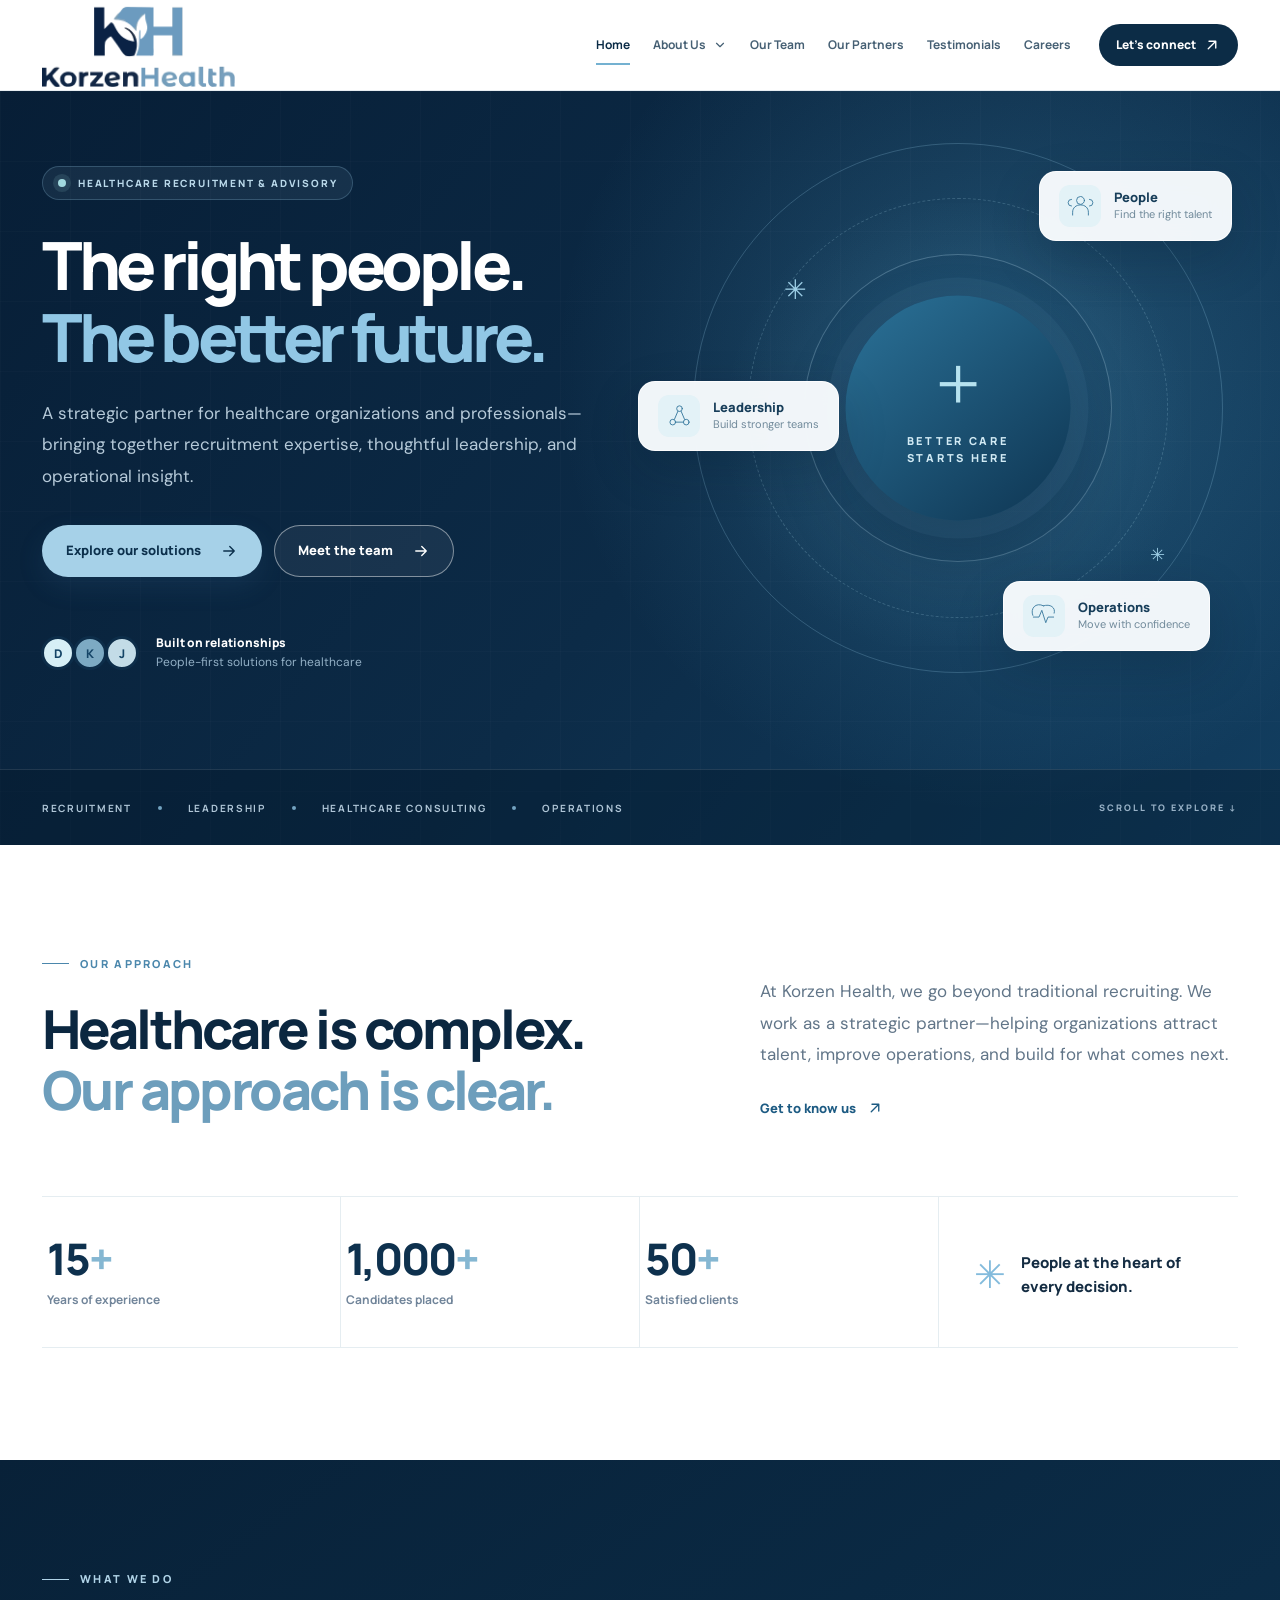
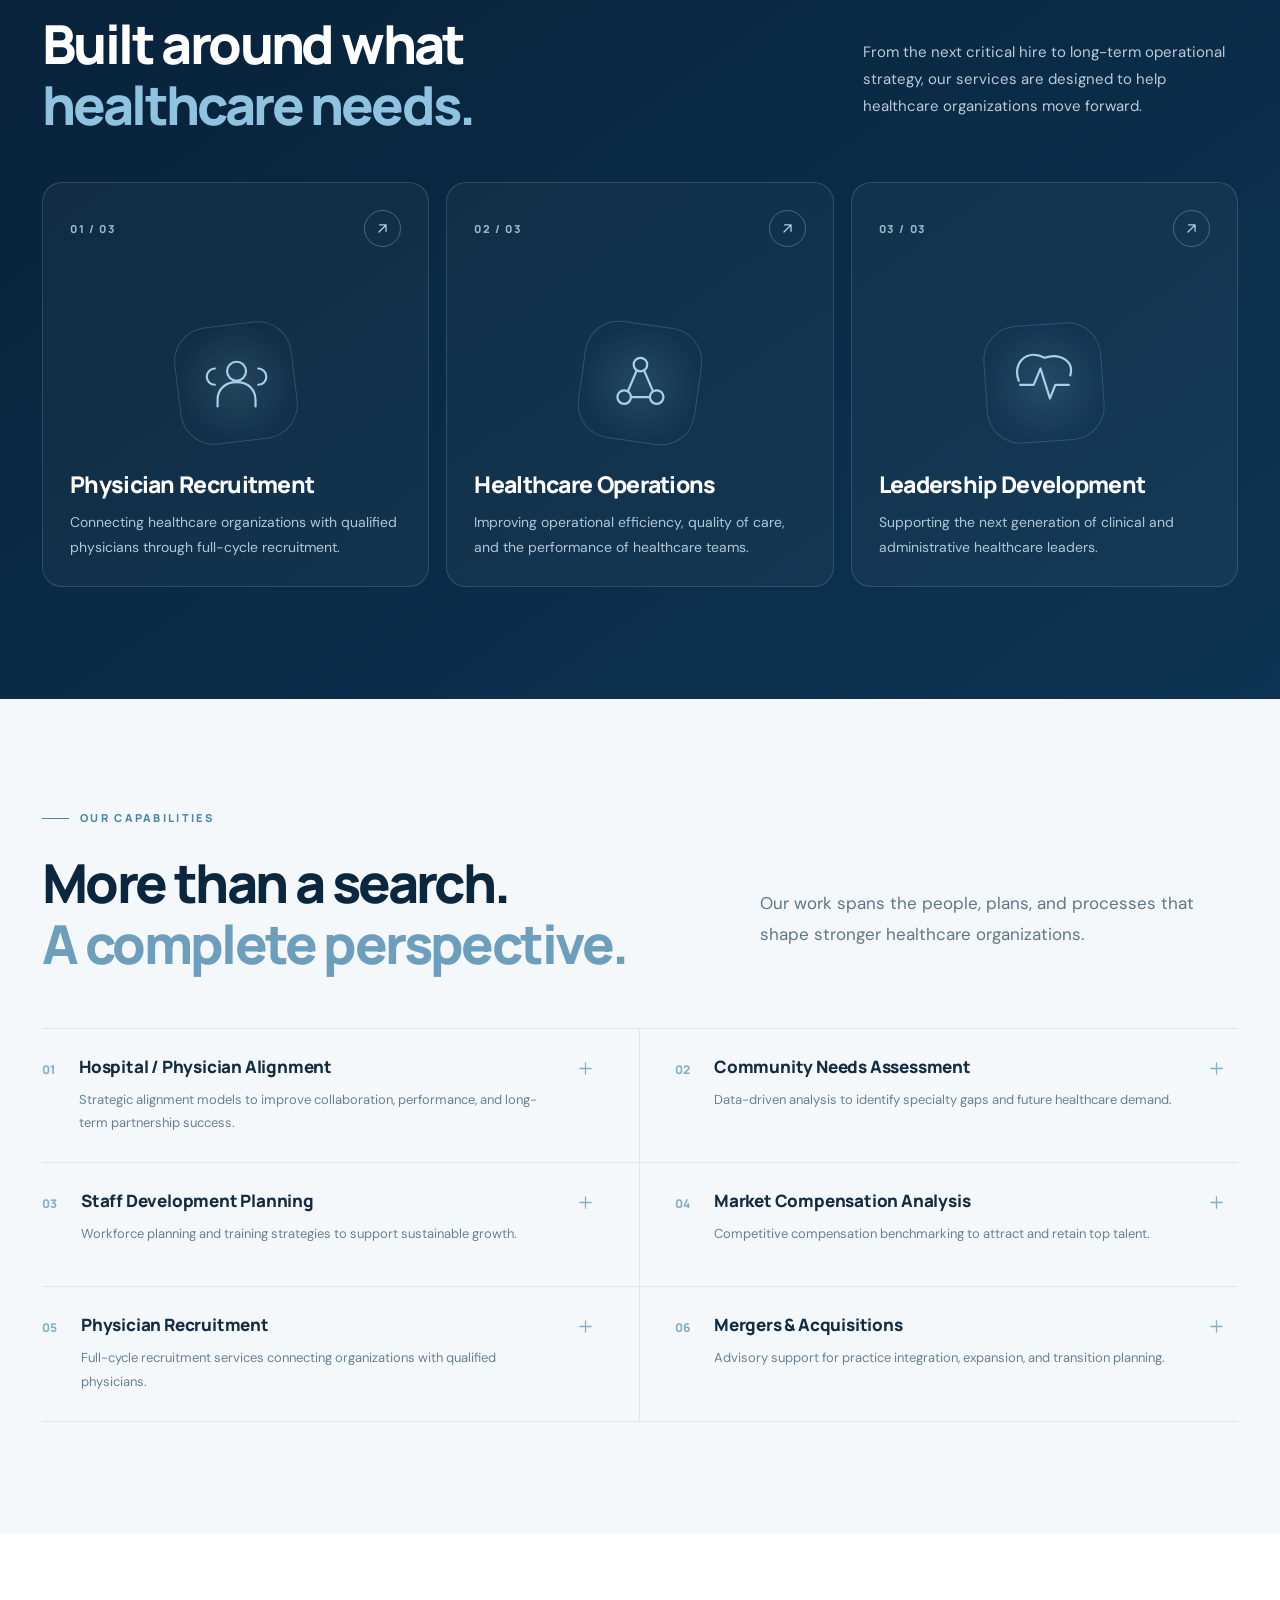
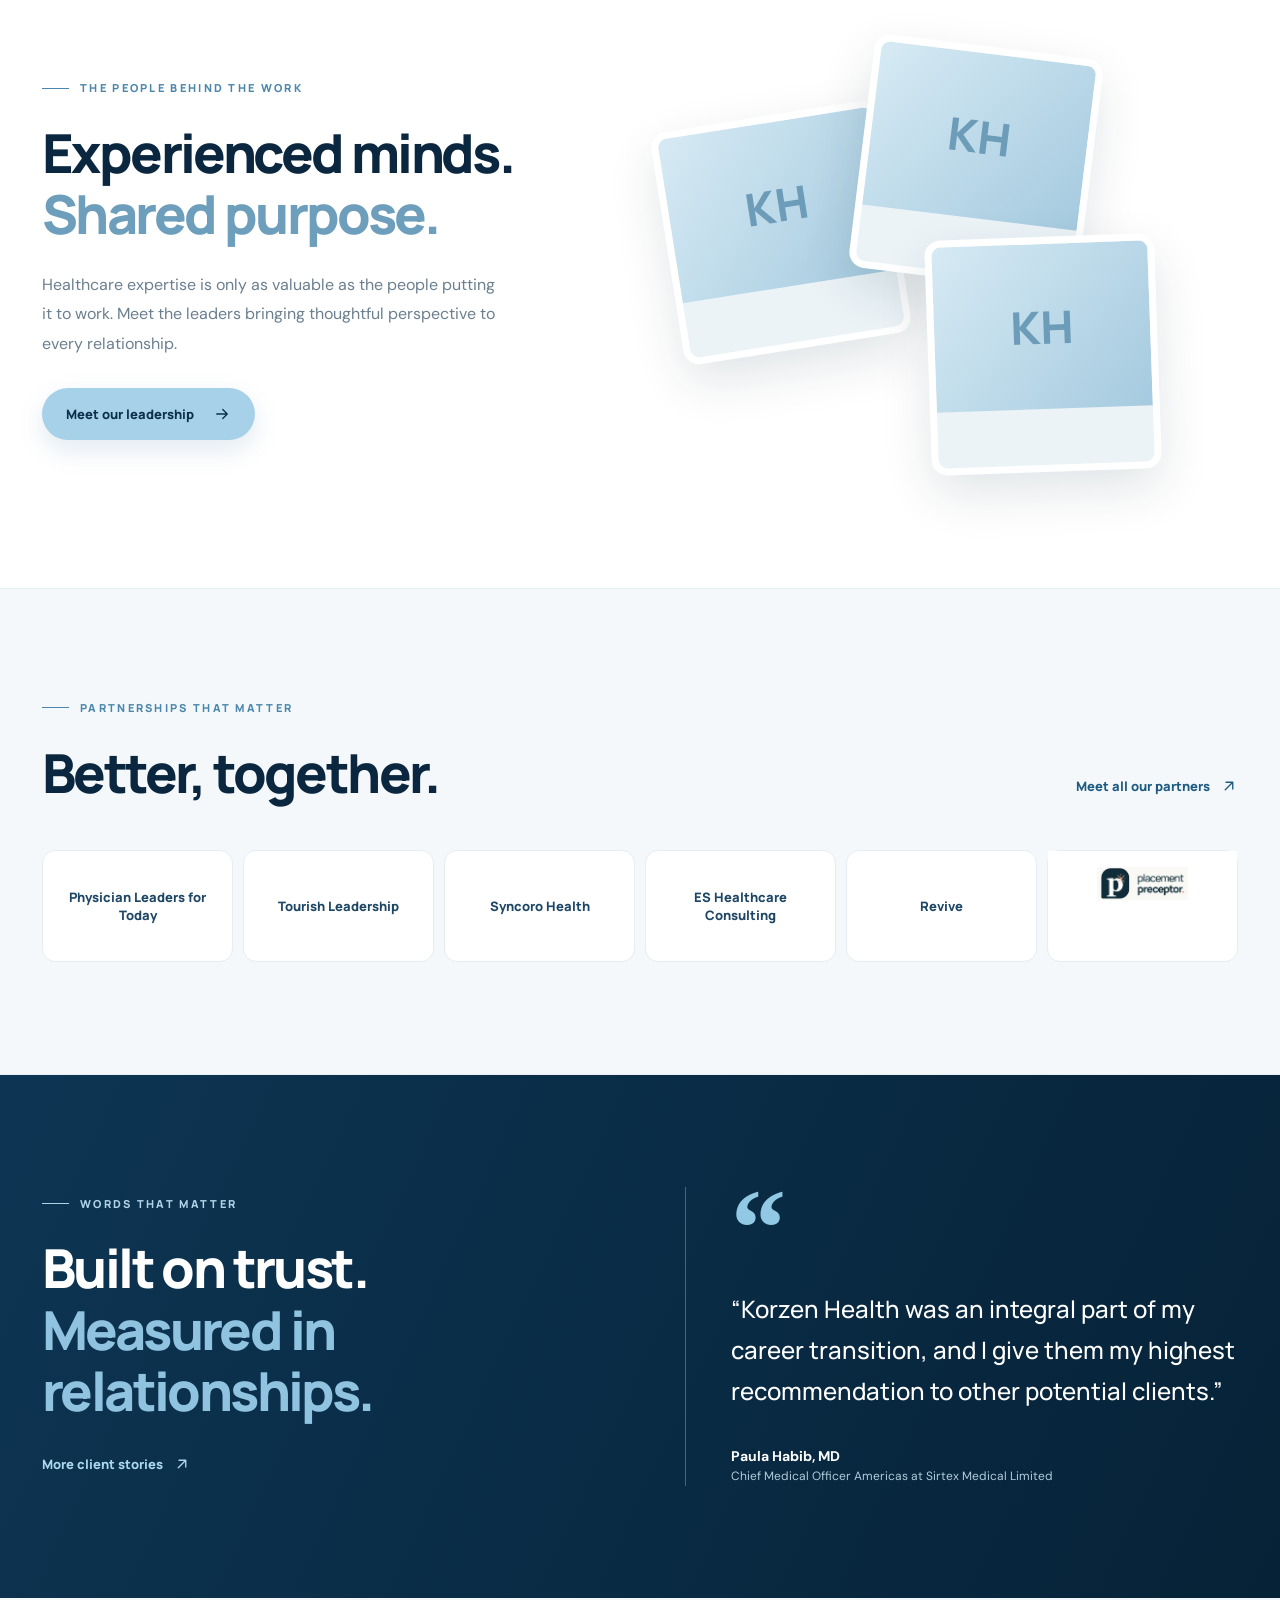
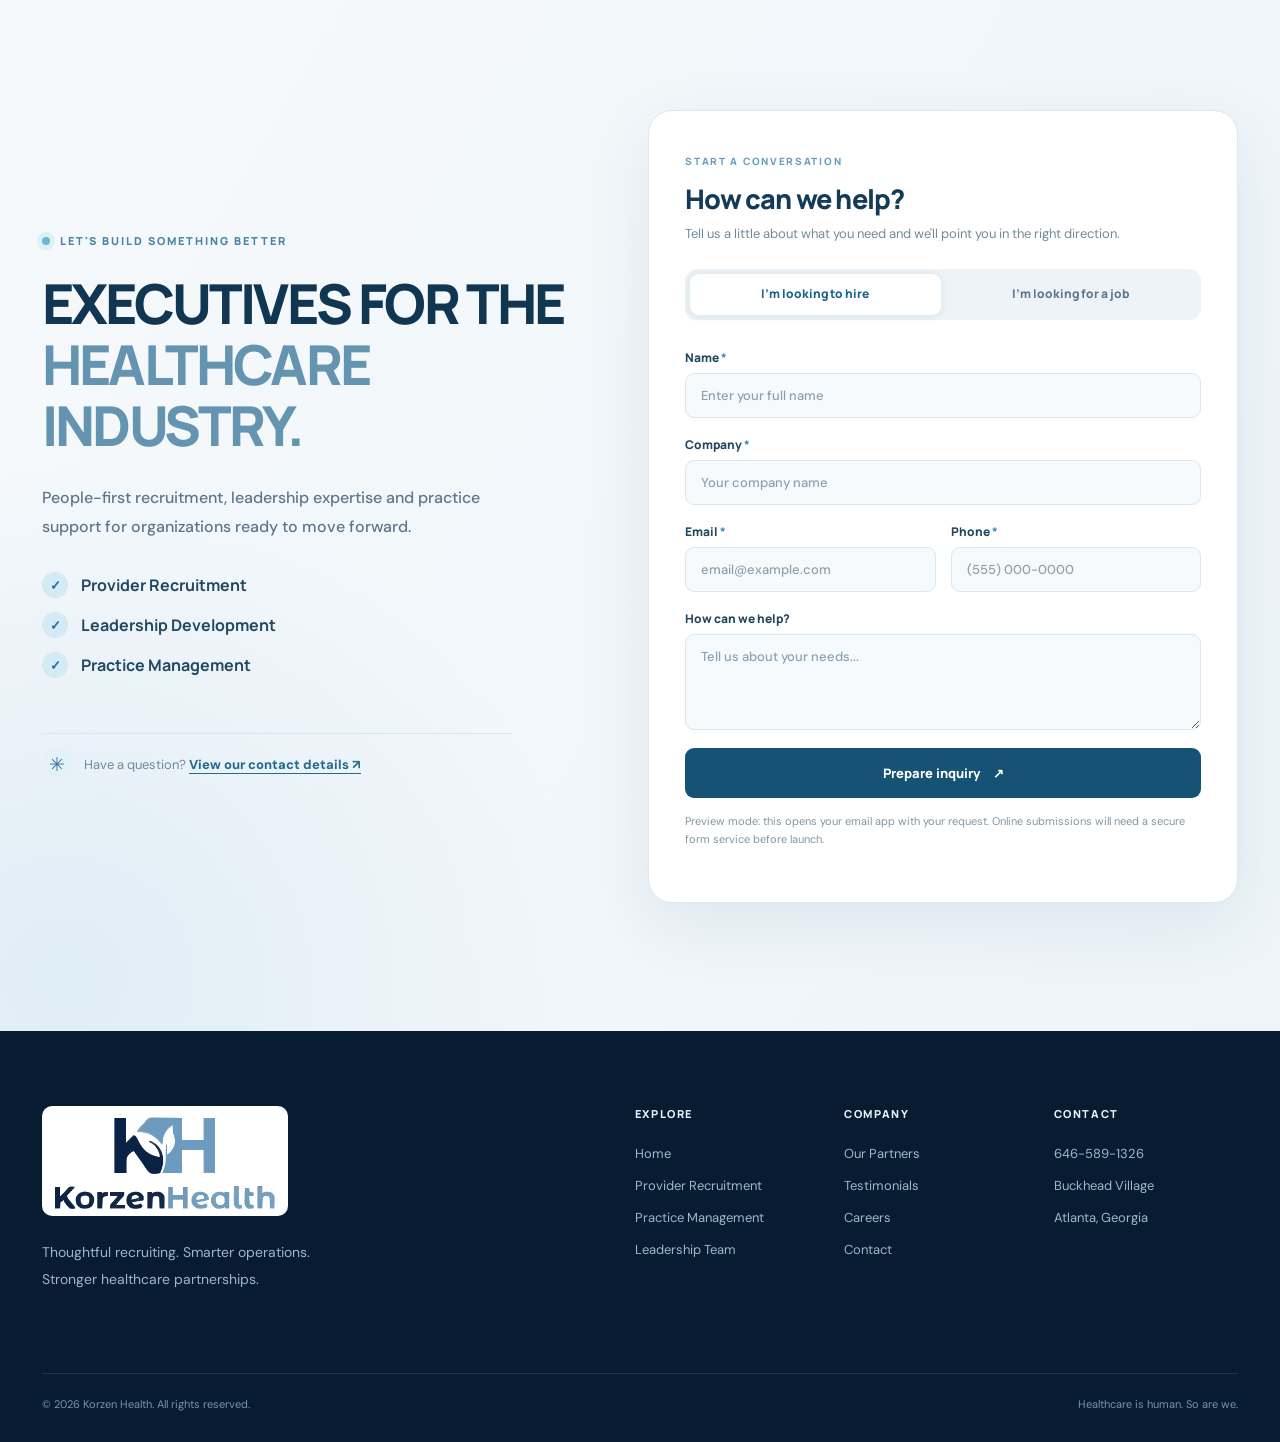
==== commit a13f7881: "Update index.html" ====
--- a/index.html
+++ b/index.html
@@ -6,6 +6,7 @@
   <a class="nav-link" href="leadership-team.html">Our Team</a>
   <a class="nav-link" href="our-partners.html">Our Partners</a>
   <a class="nav-link" href="references.html">Testimonials</a>
+  <a class="nav-link" href="careers.html">Careers</a>
   </nav>
  <div class="header-actions"><a class="header-contact" href="contact-us.html">Let's connect <span class="icon icon-sm"><svg viewBox="0 0 24 24" fill="none" stroke="currentColor" stroke-width="1.8" stroke-linecap="round" stroke-linejoin="round" aria-hidden="true"><path d="M7 17 17 7M8 7h9v9"/></svg></span></a><button class="menu-button" id="menu-button" aria-label="Open navigation" aria-controls="mobile-menu" aria-expanded="false"><svg viewBox="0 0 24 24" fill="none" stroke="currentColor" stroke-width="1.8" stroke-linecap="round" stroke-linejoin="round" aria-hidden="true"><path d="M4 7h16M4 12h16M4 17h16"/></svg></button></div>
  </div><div class="mobile-menu" id="mobile-menu"><nav aria-label="Mobile navigation">
@@ -14,6 +15,7 @@
    <a class="nav-link" href="leadership-team.html">Our Team</a>
    <a class="nav-link" href="our-partners.html">Our Partners</a>
    <a class="nav-link" href="references.html">Testimonials</a>
+   <a class="nav-link" href="careers.html">Careers</a>
    <a href="contact-us.html" class="mobile-contact">Let's connect <svg class="dropdown-arrow" viewBox="0 0 24 24" fill="none" stroke="currentColor" stroke-width="1.7" stroke-linecap="round" stroke-linejoin="round" aria-hidden="true"><path d="m9 6 6 6-6 6"/></svg></a>
    </nav></div></header><main id="main"><section class="home-hero"><div class="hero-grain"></div><div class="container hero-layout"><div class="hero-copy" data-reveal>
  <div class="hero-pill"><span class="pulse-dot"></span>HEALTHCARE RECRUITMENT & ADVISORY</div>
@@ -71,4 +73,4 @@
  <div class="footer-links"><div><span class="footer-heading">Explore</span><a href="index.html">Home</a><a href="provider-recruitment.html">Provider Recruitment</a><a href="practice-management.html">Practice Management</a><a href="leadership-team.html">Leadership Team</a></div>
  <div><span class="footer-heading">Company</span><a href="our-partners.html">Our Partners</a><a href="references.html">Testimonials</a><a href="careers.html">Careers</a><a href="contact-us.html">Contact</a></div>
  <div><span class="footer-heading">Contact</span><a href="tel:6465891326">646-589-1326</a><span>Buckhead Village</span><span>Atlanta, Georgia</span></div></div></div>
- <div class="footer-bottom"><span>© 2026 Korzen Health. All rights reserved.</span><span>Healthcare is human. So are we.</span></div></div></footer><script src="assets/site.js" defer></script></body></html>+ <div class="footer-bottom"><span>© 2026 Korzen Health. All rights reserved.</span><span>Healthcare is human. So are we.</span></div></div></footer><script src="assets/site.js" defer></script></body></html>
--- a/assets/styles.css
+++ b/assets/styles.css
@@ -0,0 +1,117 @@
+
+:root{--navy:#09223c;--navy-deep:#071c33;--navy-mid:#143451;--blue:#76b3d5;--blue-dark:#3e739a;--aqua:#bceaf2;--ink:#142c42;--muted:#657789;--line:#dce6ed;--off:#f5f8f9;--white:#fff;--container:1220px;--radius:24px}
+*{box-sizing:border-box}html{scroll-behavior:smooth}body{margin:0;background:#fff;color:var(--ink);font-family:'DM Sans',Arial,sans-serif;font-size:16px;line-height:1.6;-webkit-font-smoothing:antialiased;overflow-x:hidden}a{color:inherit;text-decoration:none}img{max-width:100%;display:block}button,input,select,textarea{font:inherit}button{cursor:pointer}svg{width:100%;height:100%}.container{width:min(var(--container),calc(100% - 84px));margin-inline:auto}.icon{display:inline-flex;align-items:center;justify-content:center;width:22px;height:22px}.icon-sm{width:18px;height:18px}.section{padding:112px 0}.section-eyebrow{display:flex;align-items:center;gap:11px;font:800 11px/1.25 Manrope,sans-serif;letter-spacing:2.3px;color:#4b87ac;margin-bottom:27px;text-transform:uppercase}.section-eyebrow .eyebrow-line{display:block;width:27px;height:1px;background:currentColor}.section-eyebrow.light{color:#b0d3e7}.display-h2{font:800 clamp(35px,4.2vw,59px)/1.14 Manrope,sans-serif;letter-spacing:-2.6px;margin:0;color:#0b2740}.display-h2 span{color:#6d9ebc}.display-h2.on-dark{color:white}.display-h2.on-dark span{color:#8fc3df}.btn{display:inline-flex;align-items:center;justify-content:center;gap:19px;padding:16px 23px;border-radius:999px;border:1px solid transparent;font:800 13px/1 Manrope,sans-serif;transition:transform .25s,box-shadow .25s,background .25s;white-space:nowrap}.btn:hover{transform:translateY(-3px)}.btn-primary{background:#a6d1e8;color:#0c304c;box-shadow:0 10px 26px rgba(60,117,160,.15)}.btn-primary:hover{background:#c1e4f4;box-shadow:0 16px 35px rgba(60,117,160,.24)}.btn-outline{border-color:rgba(255,255,255,.46);background:rgba(255,255,255,.06);color:#fff}.btn-outline:hover{background:rgba(255,255,255,.15)}.text-link{display:inline-flex;align-items:center;gap:10px;color:#7db6d4;font:800 13px/1.4 Manrope,sans-serif;transition:gap .2s}.text-link:hover{gap:16px}.text-link.dark{color:#1d5b83}.text-link.light-link{color:#abd8ef}
+/* Header */
+.site-header{position:sticky;top:0;z-index:40;background:rgba(255,255,255,.97);backdrop-filter:blur(18px);border-bottom:1px solid #e7edf2;transition:box-shadow .2s}.site-header.scrolled{box-shadow:0 8px 30px rgba(8,31,51,.06)}.header-inner{height:90px;display:flex;justify-content:space-between;align-items:center;gap:28px}.brand{display:flex;align-items:center;flex-shrink:0}.brand img{width:193px;height:auto}.desktop-nav{display:flex;align-items:center;gap:25px;margin-left:auto}.nav-link{font:700 12px/1.4 Manrope,sans-serif;color:#466074;position:relative;white-space:nowrap;transition:color .2s}.nav-link:hover,.nav-link.current{color:#0a2b46}.nav-link.current:after{content:"";position:absolute;left:0;right:0;bottom:-12px;height:2px;background:#74b1d1}.header-actions{display:flex;align-items:center;gap:10px}.header-contact{display:flex;align-items:center;gap:7px;background:#0c2c46;border-radius:999px;color:white;padding:12px 17px;font:800 12px/1.2 Manrope,sans-serif;white-space:nowrap;transition:background .2s}.header-contact:hover{background:#2e5d7d}.menu-button{background:none;border:none;width:42px;height:42px;color:var(--navy);display:none}.menu-button svg{height:26px;width:26px}.mobile-menu{display:none}
+/* Hero */
+.home-hero{position:relative;overflow:hidden;background:linear-gradient(128deg,#071e36 0%,#0c2b47 54%,#123e60 100%);color:white}.home-hero:before{content:"";position:absolute;inset:0;background:radial-gradient(circle at 78% 37%,rgba(94,184,225,.25),transparent 40%);pointer-events:none}.hero-grain{position:absolute;inset:0;background-image:linear-gradient(rgba(255,255,255,.025) 1px,transparent 1px),linear-gradient(90deg,rgba(255,255,255,.025) 1px,transparent 1px);background-size:70px 70px;opacity:.75}.hero-layout{min-height:655px;display:grid;grid-template-columns:1.03fr .97fr;align-items:center;gap:40px;position:relative;padding-top:58px;padding-bottom:80px}.hero-copy{position:relative;z-index:3}.hero-pill{display:inline-flex;align-items:center;gap:12px;border:1px solid rgba(163,217,246,.22);background:rgba(171,219,240,.08);border-radius:999px;padding:10px 15px;color:#bad9ea;font:800 10px/1.2 Manrope,sans-serif;letter-spacing:1.8px}.pulse-dot{width:8px;height:8px;border-radius:50%;background:#a1d8de;box-shadow:0 0 0 5px rgba(161,216,222,.12)}.hero-copy h1{font:800 clamp(43px,5.2vw,76px)/1.08 Manrope,sans-serif;letter-spacing:-4.4px;margin:29px 0 25px}.hero-copy h1 em,.page-hero h1 em{font-style:normal;color:#91c7e5}.hero-description{font-size:17px;line-height:1.85;max-width:555px;color:#b6cad9;margin:0 0 33px}.hero-buttons{display:flex;align-items:center;flex-wrap:wrap;gap:12px}.hero-proof{display:flex;gap:17px;align-items:center;margin-top:57px}.proof-avatars{display:flex;padding-left:1px}.proof-avatars span{display:grid;place-items:center;width:34px;height:34px;margin-left:-2px;border-radius:50%;background:#d6eff6;border:3px solid #0d2d49;color:#154567;font:800 12px Manrope,sans-serif}.proof-avatars span:nth-child(2){background:#7daac3}.proof-avatars span:nth-child(3){background:#c3dce7}.hero-proof strong,.hero-proof small{display:block}.hero-proof strong{font:800 12px Manrope,sans-serif}.hero-proof small{font-size:12px;color:#93b0c6;margin-top:2px}.hero-visual{height:540px;position:relative;isolation:isolate}.visual-sky{position:absolute;inset:10% 0 8%;background:radial-gradient(circle at 50% 50%,rgba(116,196,228,.15),transparent 66%)}.orbit{position:absolute;left:50%;top:48%;transform:translate(-50%,-50%);border-radius:50%;border:1px solid rgba(164,220,243,.22);aspect-ratio:1}.orbit-outer{width:530px;max-width:100%}.orbit-mid{width:420px;max-width:80%;border-style:dashed;border-color:rgba(173,219,234,.22);animation:rotateSlow 100s linear infinite}.orbit-inner{width:308px;max-width:60%;border-color:rgba(174,213,232,.30);background:radial-gradient(circle,#185074b3 0%,#153d5c50 75%,transparent)}.orbit-core{position:absolute;left:50%;top:48%;transform:translate(-50%,-50%);width:225px;height:225px;display:flex;align-items:center;justify-content:center;flex-direction:column;border-radius:50%;background:linear-gradient(140deg,#2b7298,#0e3552);box-shadow:0 0 0 18px rgba(141,195,223,.055),0 35px 70px rgba(0,11,26,.23);text-align:center}.core-cross{font:300 80px/.8 Manrope,Arial,sans-serif;color:#b6e2ef;margin-bottom:18px}.orbit-core span{font:800 11px/1.5 Manrope,Arial,sans-serif;letter-spacing:2.7px;color:#d1eaf4}.visual-chip{position:absolute;z-index:3;display:flex;align-items:center;gap:13px;background:rgba(250,253,255,.96);color:#183e5a;border:1px solid rgba(255,255,255,.8);border-radius:17px;box-shadow:0 18px 50px rgba(0,19,37,.20);padding:13px 19px;min-width:180px;backdrop-filter:blur(10px);animation:float 6s ease-in-out infinite}.visual-chip .chip-icon{display:flex;align-items:center;justify-content:center;width:42px;height:42px;border-radius:11px;background:#e3f2f7;color:#38799e;flex:none}.chip-icon svg{width:27px;height:27px}.visual-chip strong,.visual-chip small{display:block}.visual-chip strong{font:800 13px Manrope,Arial,sans-serif}.visual-chip small{font-size:11px;color:#718a9b;white-space:nowrap}.chip-top{top:4%;right:1%;animation-delay:-2s}.chip-left{top:43%;left:-7%;animation-delay:-4s}.chip-bottom{bottom:7%;right:5%}.sparkle{position:absolute;color:#9dcee6;font-size:27px}.sparkle-one{top:22%;left:19%}.sparkle-two{bottom:22%;right:13%;font-size:18px}.hero-bottom-bar{border-top:1px solid rgba(221,239,248,.12);background:rgba(2,21,37,.35);position:relative}.hero-bottom-bar .container{min-height:75px;display:flex;gap:26px;align-items:center}.hero-bottom-bar span{font:700 10px Manrope,Arial,sans-serif;letter-spacing:1.7px;color:#b0c6d7}.hero-bottom-bar i{width:4px;height:4px;background:#73a3c1;border-radius:50%}.scroll-hint{margin-left:auto;color:#98b1c6;font:800 9px Manrope,Arial,sans-serif;letter-spacing:2px}
+@keyframes rotateSlow{to{transform:translate(-50%,-50%) rotate(360deg)}}@keyframes float{50%{transform:translateY(-10px)}}
+/* Shared editorial sections */
+.intro-section{background:#fff}.intro-grid,.split-section-header{display:grid;grid-template-columns:1fr .75fr;gap:80px;align-items:end}.intro-right p,.split-section-header>p{font-size:17px;line-height:1.85;color:#617588;max-width:500px;margin:0 0 24px}.stat-grid{display:grid;grid-template-columns:repeat(4,1fr);margin-top:76px;border-top:1px solid #e5edf1;border-bottom:1px solid #e5edf1}.stat{padding:36px 16px 36px 5px;border-right:1px solid #e5edf1}.stat strong{display:block;font:800 clamp(34px,3.4vw,52px)/1.2 Manrope,Arial,sans-serif;color:#0e314e;letter-spacing:-2px}.stat strong span{color:#85b7d2}.stat>span{font:700 12px Manrope,Arial,sans-serif;color:#71859a}.stat-statment{padding:31px 16px 25px 35px;display:flex;gap:15px;align-items:center}.stat-statment .stat-mark{color:#83bbdc;font-size:38px}.stat-statment strong{font:800 15px/1.6 Manrope,Arial,sans-serif;max-width:190px}.section-header{display:flex;align-items:end;justify-content:space-between;gap:50px;margin-bottom:47px}.section-header>p{color:#bbcad8;max-width:375px;line-height:1.8;font-size:15px}.section-header.inline{align-items:end}.section-header.inline .text-link{margin-bottom:8px}
+/* Services */
+.solutions-section{background:linear-gradient(145deg,#082138,#0d3452);color:white;overflow:hidden}.solutions-grid{display:grid;grid-template-columns:repeat(3,1fr);gap:17px}.solution-card{display:flex;flex-direction:column;min-height:405px;padding:27px;border:1px solid rgba(176,219,239,.18);border-radius:20px;background:rgba(255,255,255,.035);position:relative;transition:background .3s,transform .3s,border-color .3s}.solution-card:hover{background:rgba(123,190,221,.11);transform:translateY(-6px);border-color:rgba(176,219,239,.42)}.solution-top{display:flex;justify-content:space-between;align-items:center}.service-number{font:800 11px Manrope,Arial,sans-serif;color:#97b8cd;letter-spacing:1.6px}.service-arrow{display:grid;place-items:center;width:37px;height:37px;border:1px solid rgba(173,216,233,.33);border-radius:50%;color:#a9d2e8}.service-arrow svg{width:17px;height:17px}.solution-art{margin:auto auto 28px;width:118px;height:118px;display:grid;place-items:center;background:radial-gradient(circle,rgba(162,219,240,.13),transparent 75%);border:1px solid rgba(160,216,238,.20);border-radius:34px;transform:rotate(-7deg);color:#a6d2e8}.solution-art svg{width:65px;height:65px;transform:rotate(7deg)}.art-2{transform:rotate(8deg)}.art-2 svg{transform:rotate(-8deg)}.art-3{transform:rotate(-4deg)}.art-3 svg{transform:rotate(4deg)}.solution-bottom h3{font:800 23px/1.25 Manrope,Arial,sans-serif;letter-spacing:-.7px;margin:0 0 12px}.solution-bottom p{color:#b0c7d8;font-size:14px;line-height:1.75;margin:0}
+/* Capabilities */
+.expertise-section{background:#f5f8fa}.expertise-section .split-section-header{margin-bottom:53px}.expertise-grid{display:grid;grid-template-columns:repeat(2,1fr);border-top:1px solid #dce6eb}.expertise-item{display:flex;gap:24px;align-items:start;padding:26px 13px 28px 0;border-bottom:1px solid #dce6eb;min-height:124px}.expertise-item:nth-child(odd){padding-right:45px;border-right:1px solid #dce6eb}.expertise-item:nth-child(even){padding-left:35px}.exp-number{font:800 12px Manrope,Arial,sans-serif;color:#80b0ca;padding-top:6px}.expertise-item h3{font:800 17px/1.4 Manrope,Arial,sans-serif;margin:0 0 9px;letter-spacing:-.2px}.expertise-item p{font-size:13px;line-height:1.8;color:#698094;margin:0}.exp-plus{color:#7eaed0;width:17px;height:17px;flex:none;margin-left:auto;margin-top:4px}
+/* Team feature */
+.team-feature{background:#fff}.feature-grid{display:grid;grid-template-columns:.92fr 1.08fr;align-items:center;gap:70px}.feature-copy p{max-width:460px;color:#6b7f8f;line-height:1.85;margin:25px 0 30px}.feature-portraits{height:430px;position:relative}.feature-portrait{position:absolute;width:230px;min-height:235px;background:#ebf3f7;border:7px solid white;box-shadow:0 19px 50px rgba(12,42,60,.12);border-radius:16px;overflow:hidden}.feature-portrait img{width:100%;height:183px;object-fit:cover;object-position:top}.feature-portrait>div{background:#fff;padding:13px 13px 15px}.feature-portrait b,.feature-portrait span{display:block}.feature-portrait b{font:800 12px Manrope,Arial,sans-serif}.feature-portrait span{font-size:11px;line-height:1.4;color:#7390a3;margin-top:3px}.portrait-0{left:6%;top:16%;transform:rotate(-9deg);z-index:1}.portrait-2{left:38%;top:0;transform:rotate(7deg);z-index:2}.portrait-3{left:49%;bottom:1%;transform:rotate(-2deg);z-index:3}
+/* Partner teaser */
+.preview-partners{background:#f4f8fa;border-block:1px solid #e7eff3}.partner-mini-row{display:grid;grid-template-columns:repeat(6,minmax(0,1fr));gap:10px}.partner-mini{position:relative;height:112px;background:white;border:1px solid #e5edf2;border-radius:13px;padding:16px;display:flex;align-items:center;justify-content:center}.partner-mini img{max-width:100%;max-height:65px;object-fit:contain;position:absolute;inset:0;width:100%;height:100%;padding:16px;background:white}.partner-mini span{font:800 13px Manrope,Arial,sans-serif;text-align:center;color:#1e4765}
+/* Testimonial highlight */
+.spotlight-testimonial{background:linear-gradient(115deg,#0d3553,#062237);color:white}.spotlight-layout{display:grid;grid-template-columns:1fr 1fr;gap:90px;align-items:center}.spotlight-layout .text-link{margin-top:34px}.spotlight-layout blockquote{margin:0;border-left:1px solid #3d6a87;padding-left:45px}.huge-quote{font:800 110px/.75 Georgia,serif;color:#91c8e4}.spotlight-layout blockquote p{font:500 clamp(18px,2.1vw,24px)/1.7 Manrope,Arial,sans-serif;margin:20px 0 33px}.spotlight-layout blockquote footer{display:flex;flex-direction:column;font-size:12px;color:#b2cbda}.spotlight-layout blockquote strong{color:#fff;font-size:14px}
+/* Call to action */
+.closing-cta{background:#eaf4f8;padding:75px 0}.cta-inner{border-radius:28px;background:linear-gradient(110deg,#0a2d4a,#154b6f);padding:58px;display:grid;grid-template-columns:64px 1fr auto;align-items:center;gap:25px;position:relative;overflow:hidden;color:white}.cta-inner:before{content:"";position:absolute;border:1px solid rgba(198,234,246,.14);width:490px;height:490px;border-radius:50%;right:-200px;top:-180px}.cta-spark{width:52px;height:52px;border:1px solid rgba(192,230,246,.3);border-radius:16px;display:grid;place-items:center;color:#b4e0f0}.cta-spark svg{width:24px;height:24px}.cta-inner .section-eyebrow{margin-bottom:16px}.cta-inner h2{font:800 clamp(25px,2.6vw,37px)/1.27 Manrope,Arial,sans-serif;letter-spacing:-1.2px;margin:0 0 12px}.cta-inner p{margin:0;color:#b9d2e1;font-size:14px}.cta-action{position:relative;z-index:1}
+/* Page hero */
+.page-hero{background:radial-gradient(circle at 82% 22%,#205273 0%,#113d5c 27%,#09243e 71%);position:relative;color:white;overflow:hidden}.page-hero-inner{padding-top:105px;padding-bottom:118px;position:relative;z-index:2}.hero-gridlines{position:absolute;inset:0;background-image:linear-gradient(rgba(255,255,255,.024) 1px,transparent 1px),linear-gradient(90deg,rgba(255,255,255,.024) 1px,transparent 1px);background-size:72px 72px}.page-hero h1{font:800 clamp(43px,5.5vw,76px)/1.13 Manrope,Arial,sans-serif;letter-spacing:-3.5px;max-width:1050px;margin:0 0 24px}.page-hero p{max-width:650px;font-size:17px;line-height:1.85;color:#bdd2df;margin:0}.page-hero-orb{position:absolute;width:420px;height:420px;border:1px solid rgba(169,214,236,.12);border-radius:50%;right:2%;top:-160px}.orb-two{right:-10%;top:-60px;width:500px;height:500px}.page-hero-button{margin-top:27px}
+/* Partner page */
+.partners-section,.references-section{background:#f6f9fb}.partner-grid{display:grid;grid-template-columns:repeat(3,minmax(0,1fr));gap:20px;margin-top:52px}.partner-card{background:#fff;border-radius:20px;border:1px solid #e0eaf0;overflow:hidden;box-shadow:0 10px 30px rgba(12,45,65,.035);transition:transform .3s,box-shadow .3s;display:flex;flex-direction:column}.partner-card:hover{transform:translateY(-7px);box-shadow:0 18px 38px rgba(9,41,64,.1)}.partner-logo{background:linear-gradient(135deg,#fff,#f5fafc);height:177px;border-bottom:1px solid #e7eef3;display:flex;align-items:center;justify-content:center;position:relative;padding:30px}.partner-logo img{max-height:106px;max-width:84%;width:auto;object-fit:contain;position:relative;z-index:1}.partner-logo .partner-fallback{font:800 24px/1.25 Manrope,Arial,sans-serif;color:#1c567d;text-align:center;position:absolute;max-width:80%}.partner-logo.loaded .partner-fallback{opacity:0}.partner-logo.no-photo .partner-fallback{opacity:1}.partner-body{padding:31px;display:flex;flex-direction:column;flex:1}.partner-category{font:800 10px Manrope,Arial,sans-serif;letter-spacing:1.7px;color:#7ca4ba}.partner-body h3{font:800 20px/1.4 Manrope,Arial,sans-serif;letter-spacing:-.5px;color:#123651;margin:12px 0 12px}.partner-body p{font-size:14px;line-height:1.85;color:#6c8091;margin:0 0 26px;flex:1}.partner-body .text-link{color:#29678f;padding-top:18px;border-top:1px solid #e7eef3;width:100%}
+/* Mission/team */
+.mission-section{background:#eff6f9}.mission-layout{display:grid;grid-template-columns:1fr 1fr;gap:90px;align-items:center}.mission-layout>div:last-child{border-left:1px solid #c7dbe7;padding-left:45px}.mission-layout .quote-mark{display:block;font:800 90px/1 Georgia,serif;color:#90bad0}.mission-layout p{font:500 19px/1.85 Manrope,Arial,sans-serif;color:#31556d;margin:0 0 23px}.mission-caption{font:800 10px Manrope,Arial,sans-serif;letter-spacing:2px;color:#6593ae}.leadership-section{background:#fff}.team-count{font:800 11px Manrope,Arial,sans-serif;letter-spacing:1.6px;color:#79a6bf}.team-grid{display:grid;grid-template-columns:repeat(3,minmax(0,1fr));gap:24px}.team-card{border:1px solid #e5edf2;border-radius:20px;overflow:hidden;background:#fff;transition:transform .3s,box-shadow .3s}.team-card:hover{transform:translateY(-6px);box-shadow:0 20px 50px rgba(12,46,67,.1)}.team-photo{height:250px;background:linear-gradient(135deg,#c7e1ec,#7eabc6);position:relative;display:flex;align-items:center;justify-content:center}.team-photo img{position:relative;z-index:1;object-fit:cover;object-position:center top;width:100%;height:100%}.person-placeholder{position:absolute;color:#eef7fb;font:800 67px Manrope,Arial,sans-serif}.team-details{padding:25px}.team-name-row{display:flex;align-items:center;justify-content:space-between;gap:10px}.team-name-row h3{font:800 20px/1.35 Manrope,Arial,sans-serif;letter-spacing:-.6px;margin:0}.team-link{display:flex;align-items:center;gap:3px;font:900 14px Manrope,Arial,sans-serif;color:#347da3;flex:none}.team-link .icon{width:15px;height:15px}.team-role{font:800 10px/1.6 Manrope,Arial,sans-serif;color:#568bae;letter-spacing:1px;text-transform:uppercase;margin-top:10px;min-height:32px}.team-details p{font-size:13px;line-height:1.85;color:#687f90;max-height:130px;overflow:auto;padding-right:5px;margin:14px 0 0}.team-details p::-webkit-scrollbar{width:4px}.team-details p::-webkit-scrollbar-thumb{background:#c4d9e5;border-radius:5px}
+/* References */
+.testimonials-grid{display:grid;grid-template-columns:repeat(2,1fr);gap:21px}.testimonial-card{background:#fff;border:1px solid #e2ebf1;border-radius:20px;padding:36px;display:flex;flex-direction:column;min-height:310px}.testimonial-card:first-child{grid-column:span 2;background:linear-gradient(120deg,#0d3454,#174f73);color:#fff}.quote-icon{font:800 75px/.8 Georgia,serif;color:#7fb0d0}.testimonial-quote{font:500 16px/1.9 Manrope,Arial,sans-serif;color:#4a6578;flex:1;margin:18px 0 29px}.testimonial-card:first-child .testimonial-quote{font-size:21px;color:#e3f2f9}.testimonial-meta{display:flex;gap:13px;align-items:center;padding-top:18px;border-top:1px solid #e7eef3}.testimonial-card:first-child .testimonial-meta{border-color:#386d90}.testimonial-avatar{display:flex;width:40px;height:40px;background:#dcecf4;align-items:center;justify-content:center;border-radius:50%;color:#356c8a;font:800 12px Manrope,Arial,sans-serif;flex:none}.testimonial-meta strong,.testimonial-meta span:last-child{display:block}.testimonial-meta strong{font:800 13px Manrope,Arial,sans-serif}.testimonial-meta div span{font-size:12px;color:#7290a4}.testimonial-card:first-child .testimonial-meta div span{color:#b5d4e5}
+/* Contact */
+.contact-section{background:#f5f9fb}.contact-layout{display:grid;grid-template-columns:.92fr 1.08fr;gap:70px}.contact-info{padding-top:35px}.contact-info>p{font-size:16px;line-height:1.85;color:#607588;margin:25px 0 35px;max-width:440px}.contact-facts{border-top:1px solid #d9e5eb;max-width:455px}.contact-facts>div{display:flex;gap:18px;align-items:center;border-bottom:1px solid #d9e5eb;padding:23px 0}.contact-fact-icon{display:flex;width:43px;height:43px;padding:11px;background:#e0eef4;color:#2d729b;border-radius:12px}.contact-facts small,.contact-facts a,.contact-facts span:not(.contact-fact-icon){display:block}.contact-facts small{font:800 10px Manrope,Arial,sans-serif;letter-spacing:1.3px;color:#81a1b6;margin-bottom:5px}.contact-facts a,.contact-facts span:not(.contact-fact-icon){font:700 15px Manrope,Arial,sans-serif;color:#244a65}.contact-info .text-link{margin-top:25px}.contact-form-panel{border:1px solid #e1eaf0;border-radius:24px;background:white;padding:42px;box-shadow:0 18px 50px rgba(14,53,78,.055)}.form-overline{font:800 10px Manrope,Arial,sans-serif;letter-spacing:2px;color:#5d94b5}.form-top h3{font:800 26px/1.3 Manrope,Arial,sans-serif;letter-spacing:-.8px;margin:11px 0 10px}.form-top p{font-size:14px;color:#7790a1;margin:0 0 29px}.contact-form,.contact-form label{display:flex;flex-direction:column;gap:10px}.contact-form{gap:22px}.form-row{display:grid;grid-template-columns:1fr 1fr;gap:16px}.contact-form label{font:800 12px Manrope,Arial,sans-serif;color:#36546b}.contact-form label span{color:#448eb5}.contact-form input,.contact-form select,.contact-form textarea{border:1px solid #dbe6ed;border-radius:9px;background:#f8fbfd;padding:14px 15px;font:500 13px 'DM Sans';color:#1c3a50;outline:none;transition:border-color .2s,box-shadow .2s;resize:vertical}.contact-form input:focus,.contact-form select:focus,.contact-form textarea:focus{border-color:#78b1d0;box-shadow:0 0 0 3px #e2f1f9}.form-submit{align-self:flex-start;border:0}.form-disclaimer{font-size:11px;line-height:1.7;color:#7b8f9c;margin:-10px 0 0}.form-status{color:#2c789b;font-size:12px;margin:0}
+/* Detail pages */
+.service-detail-section{background:#f6f9fa}.detail-list{margin-top:45px;border-top:1px solid #dce6ec}.detail-item{display:grid;grid-template-columns:80px 1fr 40px;gap:25px;border-bottom:1px solid #dce6ec;padding:34px 8px;align-items:center}.detail-item>span{font:800 15px Manrope,Arial,sans-serif;color:#83b6d2}.detail-item h3{font:800 22px Manrope,Arial,sans-serif;margin:0 0 8px}.detail-item p{color:#697f8f;margin:0;max-width:690px;font-size:14px}.detail-mark{width:22px;height:22px;color:#83b3ce}.notice-panel{max-width:820px;border:1px solid #d5e6ef;border-radius:18px;padding:35px;background:#f2f9fc}.notice-panel h2{font:800 24px Manrope,Arial,sans-serif}.notice-panel p{color:#647a8b;line-height:1.8}
+/* Footer */
+.site-footer{background:#071c31;color:#d7e5ee;padding:75px 0 0}.footer-top{display:grid;grid-template-columns:1fr 1.2fr;gap:90px;padding-bottom:80px}.footer-logo{display:inline-flex;background:white;border-radius:10px;padding:7px 13px}.footer-logo img{width:220px}.footer-brand>p{max-width:320px;font-size:14px;color:#9eb5c8;line-height:1.9;margin:23px 0 0}.footer-links{display:grid;grid-template-columns:repeat(3,minmax(0,1fr));gap:25px}.footer-links>div{display:flex;flex-direction:column;gap:11px}.footer-links a,.footer-links span:not(.footer-heading){font-size:13px;color:#9fb7c7;transition:color .2s}.footer-links a:hover{color:#fff}.footer-heading{font:800 11px Manrope,Arial,sans-serif;letter-spacing:1.6px;color:#e5f4fb;margin-bottom:12px;text-transform:uppercase}.footer-bottom{display:flex;justify-content:space-between;gap:20px;border-top:1px solid rgba(192,217,229,.13);padding:22px 0 29px;font-size:11px;color:#7895aa}
+/* Motion/accessibility */
+[data-reveal]{opacity:0;transform:translateY(18px);transition:opacity .55s ease,transform .55s ease}[data-reveal].visible{opacity:1;transform:translateY(0)}:focus-visible{outline:3px solid #82c5ea;outline-offset:3px}
+@media(max-width:1190px){.desktop-nav{gap:15px}.nav-link{font-size:11px}.brand img{width:170px}.header-inner{gap:12px}.hero-copy h1{font-size:60px}.chip-left{left:0}.container{width:min(var(--container),calc(100% - 60px))}}
+@media(max-width:1000px){.desktop-nav{display:none}.menu-button{display:flex;align-items:center;justify-content:center}.mobile-menu.open{display:block;background:#fff;border-top:1px solid #e6edf2;box-shadow:0 12px 20px #102c4612}.mobile-menu nav{display:flex;flex-direction:column;padding:20px 30px;max-height:70vh;overflow:auto}.mobile-menu .nav-link{font-size:14px;padding:12px 0}.mobile-menu .nav-link.current:after{display:none}.mobile-contact{display:flex;gap:8px;align-items:center;color:#145a81;font-weight:800;padding:15px 0}.mobile-contact svg{width:17px;height:17px}.hero-layout{grid-template-columns:1fr .82fr;gap:10px}.hero-copy h1{font-size:50px;letter-spacing:-3px}.hero-visual{transform:scale(.82);transform-origin:center}.intro-grid,.split-section-header,.feature-grid,.contact-layout{gap:40px}.partner-grid,.team-grid{grid-template-columns:repeat(2,1fr)}.partner-mini-row{grid-template-columns:repeat(3,1fr)}.cta-inner{grid-template-columns:50px 1fr}.cta-action{grid-column:2}.footer-top{grid-template-columns:1fr 1.4fr;gap:40px}}
+@media(max-width:730px){.container{width:calc(100% - 38px)}.section{padding:75px 0}.header-inner{height:72px}.brand img{width:162px}.header-contact{display:none}.hero-layout{display:flex;flex-direction:column;align-items:start;padding-top:70px;padding-bottom:25px;gap:0}.hero-copy h1{font-size:clamp(42px,9.5vw,62px);letter-spacing:-2.4px;line-height:1.13}.hero-description{font-size:15px}.hero-pill{font-size:9px;letter-spacing:1.1px}.hero-proof{margin-top:38px}.hero-visual{height:350px;width:100%;transform:scale(.72);transform-origin:top center;margin:25px 0 -80px}.orbit-outer{width:430px}.chip-left{left:-17%}.hero-bottom-bar .container{gap:14px;flex-wrap:wrap;padding:16px 0}.hero-bottom-bar span{font-size:8px}.scroll-hint{display:none}.intro-grid,.split-section-header,.feature-grid,.mission-layout,.contact-layout,.spotlight-layout{grid-template-columns:1fr;gap:28px}.display-h2{font-size:clamp(34px,8vw,51px);letter-spacing:-1.8px}.intro-right p,.split-section-header>p{font-size:15px}.stat-grid{grid-template-columns:repeat(2,1fr);margin-top:45px}.stat{padding:25px 15px}.stat:nth-child(2){border-right:0}.stat-statment{padding:24px}.section-header{display:block}.section-header>p{margin:25px 0 0}.solutions-grid,.partner-grid,.team-grid,.testimonials-grid{grid-template-columns:1fr}.solution-card{min-height:320px}.solution-art{width:90px;height:90px;margin:18px auto}.solution-art svg{width:55px;height:55px}.expertise-grid{grid-template-columns:1fr}.expertise-item:nth-child(odd){padding-right:10px;border-right:none}.expertise-item:nth-child(even){padding-left:0}.expertise-item{padding-block:24px}.feature-portraits{height:330px;max-width:450px}.feature-portrait{width:170px;min-height:190px}.feature-portrait img{height:145px}.feature-portrait>div{padding:8px}.portrait-0{left:2%}.portrait-2{left:34%}.portrait-3{left:49%}.partner-mini-row{grid-template-columns:repeat(2,1fr)}.spotlight-layout blockquote{padding-left:20px}.cta-inner{grid-template-columns:1fr;padding:34px 26px}.cta-action{grid-column:1}.page-hero-inner{padding-top:72px;padding-bottom:80px}.page-hero h1{font-size:clamp(41px,9vw,64px);letter-spacing:-2px}.page-hero p{font-size:15px}.partner-card{min-height:0}.mission-layout>div:last-child{padding-left:24px}.testimonial-card:first-child{grid-column:span 1}.testimonial-card{min-height:0;padding:29px}.testimonial-card:first-child .testimonial-quote{font-size:17px}.contact-info{padding-top:0}.contact-form-panel{padding:25px}.form-row{grid-template-columns:1fr}.footer-top{grid-template-columns:1fr;gap:42px;padding-bottom:42px}.footer-links{grid-template-columns:repeat(2,1fr);row-gap:30px}.footer-bottom{flex-direction:column;gap:6px}.team-details p{max-height:none}.detail-item{grid-template-columns:35px 1fr;gap:13px}.detail-mark{display:none}}
+@media(max-width:400px){.hero-buttons{display:flex;flex-direction:column;align-items:stretch}.hero-buttons .btn{width:100%}.hero-visual{transform:scale(.64);margin-bottom:-105px}.feature-portrait{width:155px}.stat strong{font-size:37px}.partner-mini{height:95px}}
+@media(prefers-reduced-motion:reduce){*,*:before,*:after{animation:none!important;scroll-behavior:auto!important;transition:none!important}[data-reveal]{opacity:1;transform:none}}
+
+.partner-logo img,.partner-mini img,.team-photo img,.feature-portrait img{opacity:0;transition:opacity .35s ease}.partner-logo.loaded img,.partner-mini img.loaded,.team-photo img.loaded,.feature-portrait img.loaded{opacity:1}.feature-portrait::before{content:'KH';display:grid;place-items:center;position:absolute;inset:0 0 56px;background:linear-gradient(130deg,#d6eaf4,#a5cadf);color:#6c9cb8;font:800 45px Manrope,Arial,sans-serif}.feature-portrait img{position:relative;z-index:1}
+
+
+/* --- November 2026 management review refinements --- */
+/* Accessible About Us dropdown, with the original four about pages restored. */
+.desktop-nav{gap:clamp(16px,1.8vw,27px)}
+.nav-dropdown{position:relative;display:flex;align-items:center;height:100%}
+.nav-dropdown summary{list-style:none;display:inline-flex;align-items:center;gap:7px;cursor:pointer;user-select:none}
+.nav-dropdown summary::-webkit-details-marker,.mobile-about summary::-webkit-details-marker{display:none}
+.nav-dropdown summary svg,.mobile-about summary svg{width:14px;height:14px;transition:transform .2s;flex:none}
+.nav-dropdown[open] summary svg,.mobile-about[open] summary svg{transform:rotate(180deg)}
+.nav-dropdown summary:focus-visible{outline:3px solid #77b9df;outline-offset:9px;border-radius:4px}
+.nav-dropdown-panel{position:absolute;top:calc(100% - 10px);left:-30px;width:354px;padding:17px;background:#fff;border:1px solid #e1ecf3;border-radius:19px;box-shadow:0 22px 65px #153d5c26;display:none;z-index:50}
+.nav-dropdown[open] .nav-dropdown-panel,.nav-dropdown:hover .nav-dropdown-panel,.nav-dropdown:focus-within .nav-dropdown-panel{display:block}
+.nav-dropdown-label{font:800 10px Manrope,Arial,sans-serif;color:#91a9ba;letter-spacing:1.6px;padding:12px 14px 10px}
+.nav-dropdown-panel>a{display:flex;gap:15px;align-items:center;justify-content:space-between;padding:12px 14px;border-radius:11px;transition:background .18s}
+.nav-dropdown-panel>a:hover,.nav-dropdown-panel>a:focus-visible{background:#eef7fb}
+.dropdown-item-label{font:800 13px/1.55 Manrope,Arial,sans-serif;color:#173a53}
+.dropdown-item-label small{display:block;font:500 11px/1.5 'DM Sans',Arial,sans-serif;color:#7b94a5;margin-top:1px}
+.dropdown-arrow{width:16px;height:16px;flex:none;color:#6e9ab8}
+.mobile-about{border-bottom:1px solid #e5eff5}
+.mobile-about summary{display:flex;align-items:center;justify-content:space-between;font:800 14px Manrope,Arial,sans-serif;padding:13px 0;cursor:pointer;color:#173e58;list-style:none}
+.mobile-about-links{display:flex;flex-direction:column;padding:0 0 13px 14px}
+.mobile-about-links a{display:flex;justify-content:space-between;align-items:center;gap:12px;padding:11px 10px;color:#45677d;font-size:13px;border-radius:9px}
+.mobile-about-links a:hover{background:#eff7fb}
+.mobile-about-links svg{width:15px;height:15px}
+.mobile-menu .nav-link{display:block}
+/* No awkward vertical scrollbars or face cropping on leadership cards. */
+.team-photo{height:auto;aspect-ratio:1 / 1;overflow:hidden;background:linear-gradient(145deg,#e8f2f7,#b9d6e7)}
+.team-photo img{width:100%;height:100%;object-fit:cover;object-position:center center}
+.team-card{display:flex;flex-direction:column}
+.team-details{display:flex;flex-direction:column;flex:1}
+.team-details p{max-height:none;overflow:visible;display:-webkit-box;-webkit-line-clamp:5;-webkit-box-orient:vertical;overflow:hidden;margin-bottom:2px}
+.team-details .team-bio-more{margin-top:auto;align-self:flex-start;padding:11px 0 0;border:0;background:none;color:#236b91;font:800 12px Manrope,Arial,sans-serif;text-decoration:underline;text-underline-offset:4px}
+.team-card.expanded .team-details p{display:block;overflow:visible}
+/* Homepage executive inquiry and two audience-specific form modes. */
+.executive-inquiry{position:relative;background:radial-gradient(circle at 5% 95%,#dfedf5 0,transparent 33%),linear-gradient(120deg,#f6f9fc,#edf5f9);padding:112px 0 128px;overflow:hidden}
+.executive-inquiry-grid{display:grid;grid-template-columns:minmax(0,.94fr) minmax(0,1.06fr);align-items:center;gap:clamp(48px,6.5vw,105px)}
+.executive-inquiry-copy{padding:25px 0}
+.executive-eyebrow{font:800 11px/1.4 Manrope,Arial,sans-serif;letter-spacing:2px;color:#4783a4;display:flex;gap:10px;align-items:center;margin-bottom:24px}
+.executive-eyebrow-dot{width:8px;height:8px;border-radius:50%;background:#6db8d0;box-shadow:0 0 0 5px #def0f7}
+.executive-inquiry-copy h2{font:800 clamp(41px,4.3vw,68px)/1.11 Manrope,Arial,sans-serif;letter-spacing:-2.8px;color:#103651;margin:0 0 28px;text-transform:uppercase}
+.executive-inquiry-copy h2 em{font-style:normal;color:#6594b1}
+.executive-lead{font:500 16px/1.8 'DM Sans',Arial,sans-serif;color:#5d768b;max-width:480px;margin:0 0 31px}
+.executive-services{display:flex;flex-direction:column;gap:14px;color:#234861;font:700 16px Manrope,Arial,sans-serif}
+.executive-services>div{display:flex;align-items:center;gap:13px}
+.service-check{display:grid;place-items:center;flex:none;width:26px;height:26px;border-radius:50%;background:#d4eaf4;color:#246a95;font-size:13px}
+.executive-contact-note{display:flex;gap:12px;align-items:center;margin-top:55px;padding:16px 0 0;border-top:1px solid #d8e7f0;max-width:470px;font-size:13px;color:#72899a}
+.contact-note-icon{display:grid;place-items:center;color:#34779d;width:30px;height:30px;border-radius:10px;background:#e4f1f6;font-size:19px}
+.executive-contact-note a{font-weight:800;color:#28698e;text-decoration:underline;text-underline-offset:4px}
+.executive-form-panel{background:white;border:1px solid #dde8ef;border-radius:24px;padding:36px;box-shadow:0 21px 70px #1a4a6b16}
+.executive-form-top .form-overline{color:#689fbe;font-size:10px;letter-spacing:1.7px}
+.executive-form-top h3{font:800 27px/1.25 Manrope,Arial,sans-serif;letter-spacing:-.8px;margin:9px 0 7px;color:#133b57}
+.executive-form-top p{color:#738a9b;font-size:13px;line-height:1.65;margin:0 0 25px}
+.inquiry-tabs{display:grid;grid-template-columns:1fr 1fr;gap:5px;padding:5px;border-radius:12px;background:#edf3f7;margin-bottom:29px}
+.inquiry-tab{background:transparent;border:0;border-radius:9px;padding:12px 7px;font:800 12px/1.4 Manrope,Arial,sans-serif;color:#5d7790;transition:background .2s,box-shadow .2s,color .2s}
+.inquiry-tab.active{background:white;box-shadow:0 1px 8px #1a53701b;color:#1c628a}
+.home-inquiry-form{display:flex;flex-direction:column;gap:18px}
+.inquiry-field{display:flex;flex-direction:column;gap:7px;min-width:0}
+.inquiry-field-row{display:grid;grid-template-columns:1fr 1fr;gap:15px}
+.inquiry-field label{font:800 12px Manrope,Arial,sans-serif;color:#234760}
+.inquiry-field label span{color:#3e92bb}
+.inquiry-field input,.inquiry-field textarea{border:1px solid #dbe6ee;background:#f7fafc;border-radius:9px;padding:13px 15px;color:#153a55;font:500 13px 'DM Sans',Arial,sans-serif;width:100%;outline:none;transition:border-color .2s,box-shadow .2s;resize:vertical}
+.inquiry-field input:focus,.inquiry-field textarea:focus{border-color:#7ab5d5;box-shadow:0 0 0 3px #e4f3fa}
+.inquiry-field input::placeholder,.inquiry-field textarea::placeholder{color:#8ca1b0}
+.inquiry-submit{display:flex;align-items:center;justify-content:center;gap:13px;border:0;border-radius:9px;background:#165274;color:#fff;padding:16px 15px;font:800 13px Manrope,Arial,sans-serif;transition:background .2s,transform .2s}
+.inquiry-submit:hover{background:#0a3450;transform:translateY(-2px)}
+.inquiry-note{font-size:11px;line-height:1.6;color:#8195a3;margin:-3px 0 0}
+.inquiry-status{margin:0;color:#276d96;font-size:12px}
+@media(min-width:1001px){.mobile-about{display:none}}
+@media(max-width:1100px){.desktop-nav{gap:13px}.nav-link{font-size:11px}.header-inner{gap:12px}.brand img{width:165px}.header-contact{padding:12px 14px}}
+@media(max-width:1000px){.nav-dropdown{display:none}.mobile-about{display:block}.mobile-menu nav{gap:2px}.executive-inquiry-grid{gap:40px}.executive-form-panel{padding:29px}}
+@media(max-width:730px){.executive-inquiry{padding:80px 0}.executive-inquiry-grid{grid-template-columns:1fr;gap:38px}.executive-inquiry-copy h2{font-size:clamp(39px,8vw,56px);letter-spacing:-1.8px}.executive-contact-note{margin-top:30px}.executive-form-panel{padding:24px 19px}.inquiry-field-row{grid-template-columns:1fr}.inquiry-tabs{margin-bottom:24px}.inquiry-tab{font-size:11px}.team-photo{aspect-ratio:1 / 1}.team-details p{-webkit-line-clamp:6}}
